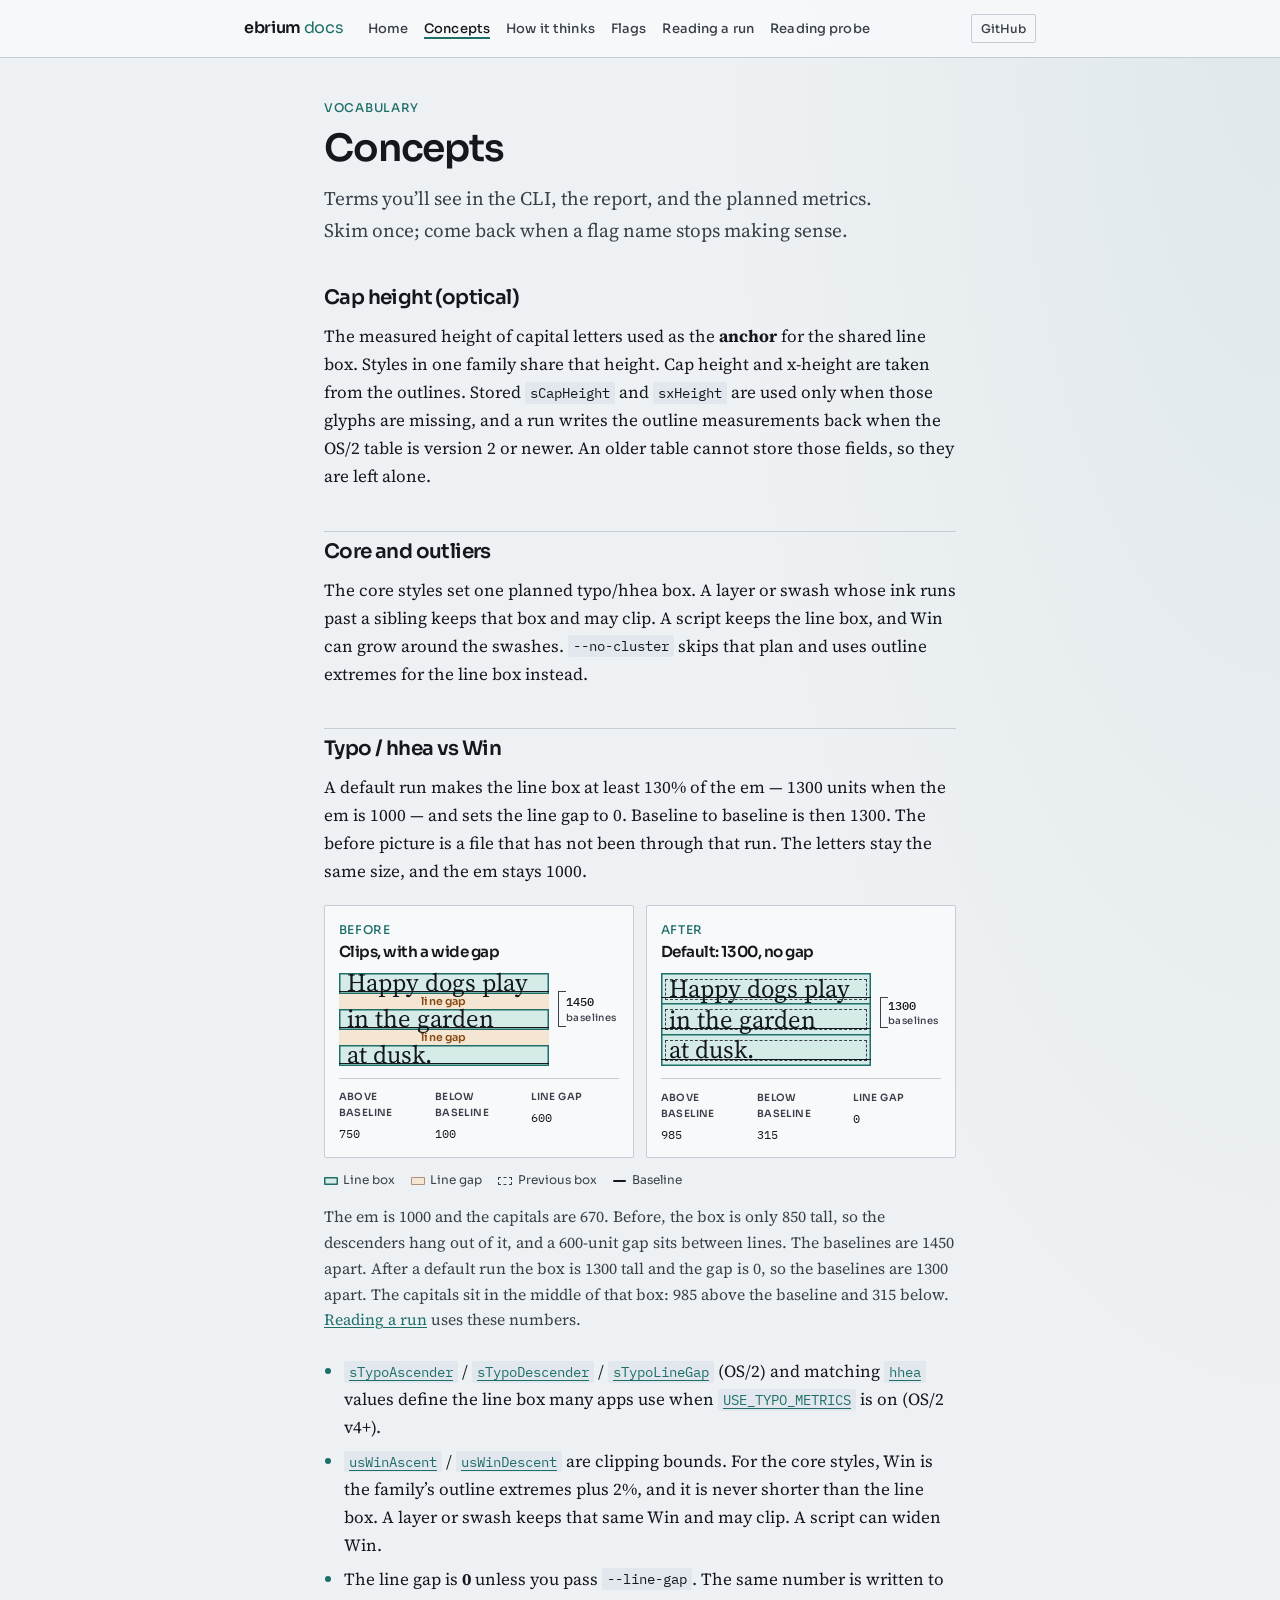
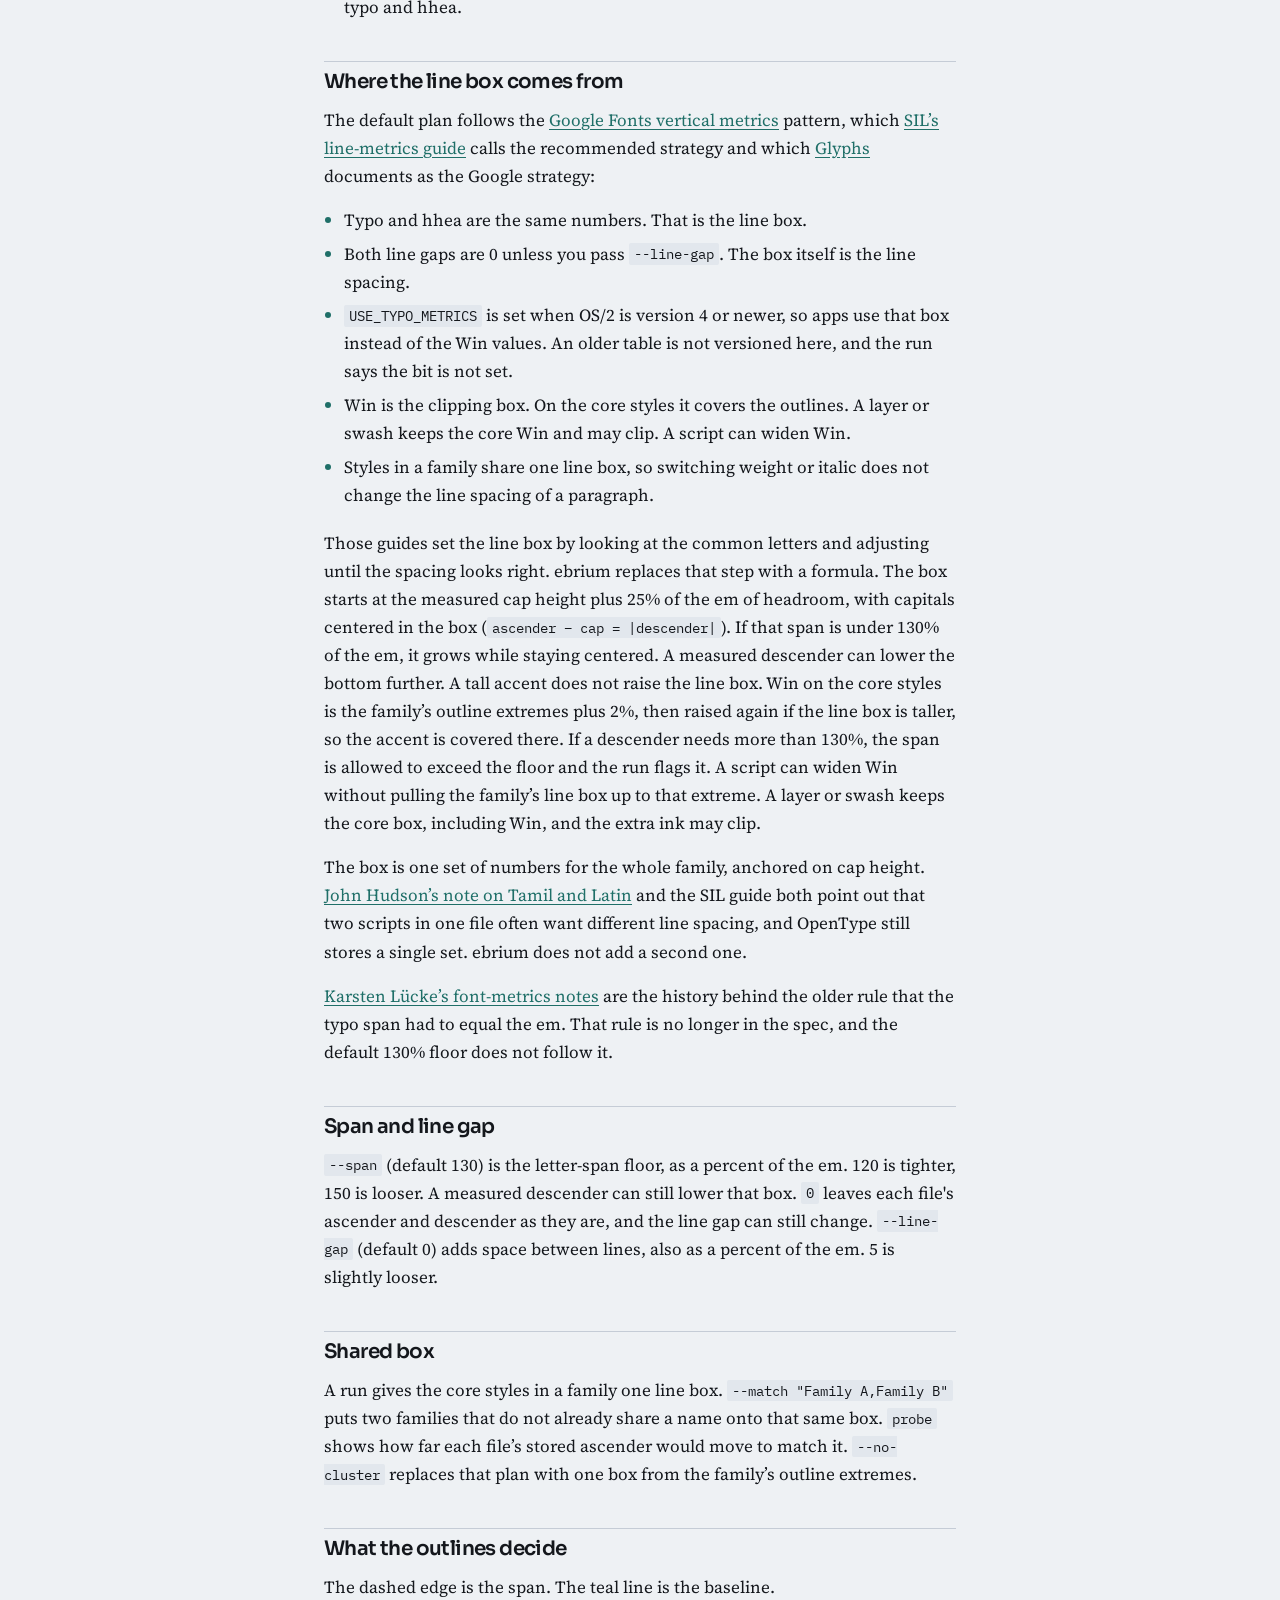
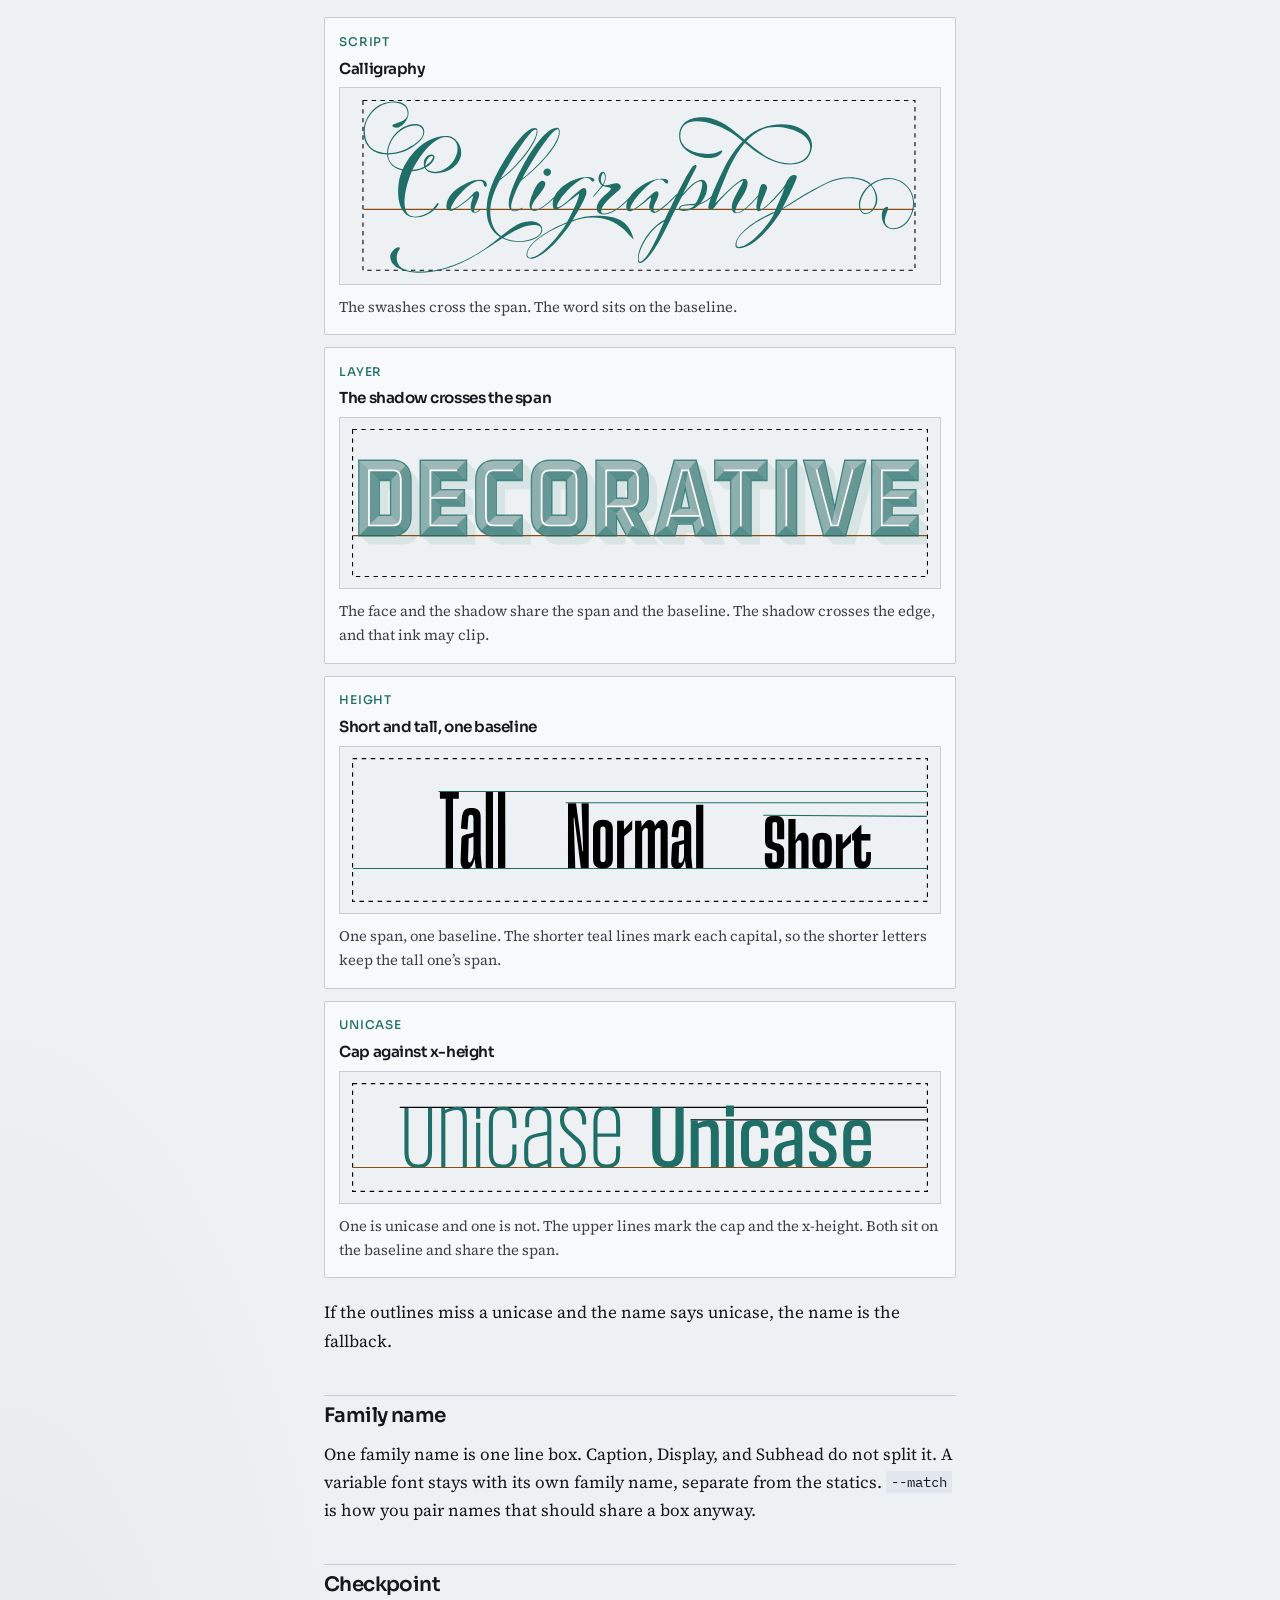
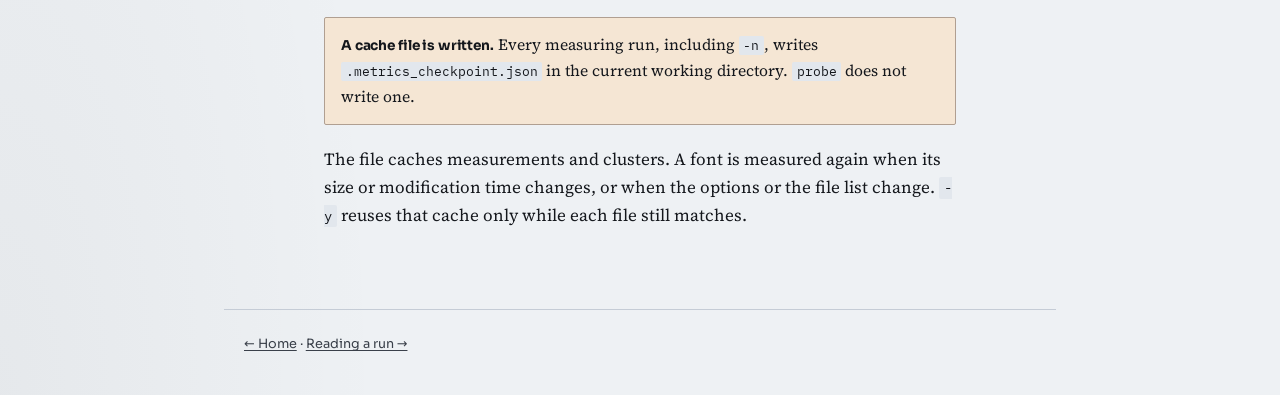
==== docs/concepts.html @ 7c67ee44 "Keep each file's span when --span is 0, and plan from outline measurements that still match the file" ====
<!DOCTYPE html>
<html lang="en">
<head>
  <meta charset="utf-8" />
  <meta name="viewport" content="width=device-width, initial-scale=1" />
  <title>Concepts · ebrium</title>
  <link rel="preconnect" href="https://fonts.googleapis.com" />
  <link rel="preconnect" href="https://fonts.gstatic.com" crossorigin />
  <link href="https://fonts.googleapis.com/css2?family=IBM+Plex+Mono:wght@400;500&family=Sora:wght@400;500;600&family=Source+Serif+4:opsz,wght@8..60,400;8..60,600&display=swap" rel="stylesheet" />
  <link rel="stylesheet" href="styles.css" />
</head>
<body>
  <header class="site-header">
    <div class="site-header-inner">
      <a class="brand" href="index.html">ebrium <span>docs</span></a>
      <nav class="nav" aria-label="Primary">
        <a href="index.html">Home</a>
        <a href="concepts.html" aria-current="page">Concepts</a>
        <a href="logic.html">How it thinks</a>
        <a href="flags.html">Flags</a>
        <a href="terminal.html">Reading a run</a>
        <a href="report.html">Reading probe</a>
      </nav>
      <a class="github-link" href="https://github.com/andrewsipe/ebrium">GitHub</a>
    </div>
  </header>

  <main>
    <p class="meta">Vocabulary</p>
    <h1>Concepts</h1>
    <p class="lede">Terms you’ll see in the CLI, the report, and the planned metrics. Skim once; come back when a flag name stops making sense.</p>

    <h2>Cap height (optical)</h2>
    <p>The measured height of capital letters used as the <strong>anchor</strong> for the shared line box. Styles in one family share that height. Cap height and x-height are taken from the outlines. Stored <code>sCapHeight</code> and <code>sxHeight</code> are used only when those glyphs are missing, and a run writes the outline measurements back when the OS/2 table is version 2 or newer. An older table cannot store those fields, so they are left alone.</p>

    <h2>Core and outliers</h2>
    <p>The core styles set one planned typo/hhea box. A layer or swash whose ink runs past a sibling keeps that box and may clip. A script keeps the line box, and Win can grow around the swashes. <code>--no-cluster</code> skips that plan and uses outline extremes for the line box instead.</p>

    <h2 id="line-box">Typo / hhea vs Win</h2>
    <p>A default run makes the line box at least 130% of the em — 1300 units when the em is 1000 — and sets the line gap to 0. Baseline to baseline is then 1300. The before picture is a file that has not been through that run. The letters stay the same size, and the em stays 1000.</p>

    <!-- Specimen: em 1000, cap 670. Before 750 / 100 / gap 600. After 985 / 315 / gap 0. Keep in sync with terminal.html. -->
    <figure class="linebox">
      <div class="linebox-panels">
        <div class="linebox-panel">
          <p class="meta">Before</p>
          <h3>Clips, with a wide gap</h3>
          <div class="stack before">
            <div class="ln"><span>Happy dogs play</span></div>
            <div class="band">line gap</div>
            <div class="ln"><span>in the garden</span></div>
            <div class="band">line gap</div>
            <div class="ln"><span>at dusk.</span></div>
            <div class="measure">1450<small>baselines</small></div>
          </div>
          <ul class="linebox-nums">
            <li><span>Above baseline</span>750</li>
            <li><span>Below baseline</span>100</li>
            <li><span>Line gap</span>600</li>
          </ul>
        </div>
        <div class="linebox-panel">
          <p class="meta">After</p>
          <h3>Default: 1300, no gap</h3>
          <div class="stack after">
            <div class="ln"><span>Happy dogs play</span></div>
            <div class="ln"><span>in the garden</span></div>
            <div class="ln"><span>at dusk.</span></div>
            <div class="measure">1300<small>baselines</small></div>
          </div>
          <ul class="linebox-nums">
            <li><span>Above baseline</span>985</li>
            <li><span>Below baseline</span>315</li>
            <li><span>Line gap</span>0</li>
          </ul>
        </div>
      </div>
      <ul class="linebox-key">
        <li><i class="swatch box" aria-hidden="true"></i>Line box</li>
        <li><i class="swatch gap" aria-hidden="true"></i>Line gap</li>
        <li><i class="swatch ghost" aria-hidden="true"></i>Previous box</li>
        <li><i class="swatch base" aria-hidden="true"></i>Baseline</li>
      </ul>
      <figcaption>
        The em is 1000 and the capitals are 670. Before, the box is only 850 tall, so the descenders hang out of it, and a 600-unit gap sits between lines. The baselines are 1450 apart. After a default run the box is 1300 tall and the gap is 0, so the baselines are 1300 apart. The capitals sit in the middle of that box: 985 above the baseline and 315 below. <a href="terminal.html">Reading a run</a> uses these numbers.
      </figcaption>
    </figure>

    <ul>
      <li><a href="https://learn.microsoft.com/en-us/typography/opentype/spec/os2#sTypoAscender"><code>sTypoAscender</code></a> / <a href="https://learn.microsoft.com/en-us/typography/opentype/spec/os2#sTypoDescender"><code>sTypoDescender</code></a> / <a href="https://learn.microsoft.com/en-us/typography/opentype/spec/os2#sTypoLineGap"><code>sTypoLineGap</code></a> (OS/2) and matching <a href="https://learn.microsoft.com/en-us/typography/opentype/spec/hhea"><code>hhea</code></a> values define the line box many apps use when <a href="https://learn.microsoft.com/en-us/typography/opentype/spec/os2#fsSelection"><code>USE_TYPO_METRICS</code></a> is on (OS/2 v4+).</li>
      <li><a href="https://learn.microsoft.com/en-us/typography/opentype/spec/os2#usWinAscent"><code>usWinAscent</code></a> / <a href="https://learn.microsoft.com/en-us/typography/opentype/spec/os2#usWinDescent"><code>usWinDescent</code></a> are clipping bounds. For the core styles, Win is the family’s outline extremes plus 2%, and it is never shorter than the line box. A layer or swash keeps that same Win and may clip. A script can widen Win.</li>
      <li>The line gap is <strong>0</strong> unless you pass <code>--line-gap</code>. The same number is written to typo and hhea.</li>
    </ul>

    <h2>Where the line box comes from</h2>
    <p>The default plan follows the <a href="https://googlefonts.github.io/gf-guide/metrics.html">Google Fonts vertical metrics</a> pattern, which <a href="https://writingsystems.info/topics/fonts/line-metrics/">SIL’s line-metrics guide</a> calls the recommended strategy and which <a href="https://glyphsapp.com/learn/vertical-metrics">Glyphs</a> documents as the Google strategy:</p>
    <ul>
      <li>Typo and hhea are the same numbers. That is the line box.</li>
      <li>Both line gaps are 0 unless you pass <code>--line-gap</code>. The box itself is the line spacing.</li>
      <li><code>USE_TYPO_METRICS</code> is set when OS/2 is version 4 or newer, so apps use that box instead of the Win values. An older table is not versioned here, and the run says the bit is not set.</li>
      <li>Win is the clipping box. On the core styles it covers the outlines. A layer or swash keeps the core Win and may clip. A script can widen Win.</li>
      <li>Styles in a family share one line box, so switching weight or italic does not change the line spacing of a paragraph.</li>
    </ul>
    <p>Those guides set the line box by looking at the common letters and adjusting until the spacing looks right. ebrium replaces that step with a formula. The box starts at the measured cap height plus 25% of the em of headroom, with capitals centered in the box (<code>ascender − cap = |descender|</code>). If that span is under 130% of the em, it grows while staying centered. A measured descender can lower the bottom further. A tall accent does not raise the line box. Win on the core styles is the family’s outline extremes plus 2%, then raised again if the line box is taller, so the accent is covered there. If a descender needs more than 130%, the span is allowed to exceed the floor and the run flags it. A script can widen Win without pulling the family’s line box up to that extreme. A layer or swash keeps the core box, including Win, and the extra ink may clip.</p>
    <p>The box is one set of numbers for the whole family, anchored on cap height. <a href="https://typedrawers.com/discussion/4554/on-vertical-metrics-in-the-context-of-a-biscript-tamil-and-latin-font">John Hudson’s note on Tamil and Latin</a> and the SIL guide both point out that two scripts in one file often want different line spacing, and OpenType still stores a single set. ebrium does not add a second one.</p>
    <p><a href="https://kltf.de/files/FontMetrics-kltf.pdf">Karsten Lücke’s font-metrics notes</a> are the history behind the older rule that the typo span had to equal the em. That rule is no longer in the spec, and the default 130% floor does not follow it.</p>

    <h2>Span and line gap</h2>
    <p><code>--span</code> (default 130) is the letter-span floor, as a percent of the em. 120 is tighter, 150 is looser. A measured descender can still lower that box. <code>0</code> leaves each file's ascender and descender as they are, and the line gap can still change. <code>--line-gap</code> (default 0) adds space between lines, also as a percent of the em. 5 is slightly looser.</p>

    <h2>Shared box</h2>
    <p>A run gives the core styles in a family one line box. <code>--match "Family A,Family B"</code> puts two families that do not already share a name onto that same box. <code>probe</code> shows how far each file’s stored ascender would move to match it. <code>--no-cluster</code> replaces that plan with one box from the family’s outline extremes.</p>

    <h2 id="assume">What the outlines decide</h2>
    <p>The dashed edge is the span. The teal line is the baseline.</p>
    <div class="modes">
      <article class="mode">
        <p class="meta">script</p>
        <h3>Calligraphy</h3>
        <div class="stage specimen-stage">
          <img src="script.svg" width="528" height="159" alt="A script word inside the span, sitting on the baseline." />
        </div>
        <p class="what">The swashes cross the span. The word sits on the baseline.</p>
      </article>
      <article class="mode">
        <p class="meta">layer</p>
        <h3>The shadow crosses the span</h3>
        <div class="stage specimen-stage">
          <img src="decorative.svg" width="522" height="134" alt="A layered word. The face sits in the span and the shadow crosses it." />
        </div>
        <p class="what">The face and the shadow share the span and the baseline. The shadow crosses the edge, and that ink may clip.</p>
      </article>
      <article class="mode">
        <p class="meta">height</p>
        <h3>Short and tall, one baseline</h3>
        <div class="stage specimen-stage">
          <img src="varied-height.svg" width="507" height="127" alt="Three capitals of different heights inside one span, on one baseline. A teal line marks each cap." />
        </div>
        <p class="what">One span, one baseline. The shorter teal lines mark each capital, so the shorter letters keep the tall one’s span.</p>
      </article>
      <article class="mode">
        <p class="meta">unicase</p>
        <h3>Cap against x-height</h3>
        <div class="stage specimen-stage">
          <img src="unicase.svg" width="507" height="96" alt="A unicase capital and a text capital inside one span. Teal lines mark the cap and the x-height." />
        </div>
        <p class="what">One is unicase and one is not. The upper lines mark the cap and the x-height. Both sit on the baseline and share the span.</p>
      </article>
    </div>
    <p>If the outlines miss a unicase and the name says unicase, the name is the fallback.</p>

    <h2>Family name</h2>
    <p>One family name is one line box. Caption, Display, and Subhead do not split it. A variable font stays with its own family name, separate from the statics. <code>--match</code> is how you pair names that should share a box anyway.</p>

    <h2>Checkpoint</h2>
    <div class="callout warn">
      <strong>A cache file is written.</strong> Every measuring run, including <code>-n</code>, writes <code>.metrics_checkpoint.json</code> in the current working directory. <code>probe</code> does not write one.
    </div>
    <p>The file caches measurements and clusters. A font is measured again when its size or modification time changes, or when the options or the file list change. <code>-y</code> reuses that cache only while each file still matches.</p>
  </main>

  <footer class="site-footer">
    <a href="index.html">← Home</a>
    · <a href="terminal.html">Reading a run →</a>
  </footer>
</body>
</html>
---- docs/styles.css ----
/* ebrium docs — foundry / measurement reference */

:root {
  --ink: #14171c;
  --ink-soft: #3a404a;
  --paper: #eef1f4;
  --paper-raised: #f7f9fb;
  --rule: #c5ccd6;
  --rule-strong: #8b95a5;
  --accent: #1f6f68;
  --accent-soft: #d4ebe8;
  --warn: #8a4b12;
  --warn-bg: #f5e6d4;
  --code-bg: #e2e7ed;
  --mono: "IBM Plex Mono", ui-monospace, monospace;
  --sans: "Sora", system-ui, sans-serif;
  --serif: "Source Serif 4", Georgia, serif;
  --max: 42rem;
  --wide: 52rem;
}

*,
*::before,
*::after {
  box-sizing: border-box;
}

html {
  scroll-behavior: smooth;
}

body {
  margin: 0;
  min-height: 100vh;
  color: var(--ink);
  background:
    radial-gradient(ellipse 80% 50% at 100% 0%, rgba(31, 111, 104, 0.07), transparent 55%),
    radial-gradient(ellipse 60% 40% at 0% 100%, rgba(20, 23, 28, 0.04), transparent 50%),
    var(--paper);
  font-family: var(--serif);
  font-size: 1.0625rem;
  line-height: 1.65;
  -webkit-font-smoothing: antialiased;
}

a {
  color: var(--accent);
  text-underline-offset: 0.15em;
}

a:hover {
  color: var(--ink);
}

/* —— chrome —— */

.site-header {
  position: sticky;
  top: 0;
  z-index: 20;
  border-bottom: 1px solid var(--rule);
  background: color-mix(in srgb, var(--paper-raised) 88%, transparent);
  backdrop-filter: blur(10px);
}

.site-header-inner {
  max-width: var(--wide);
  margin: 0 auto;
  padding: 0.85rem 1.25rem;
  display: flex;
  flex-wrap: wrap;
  align-items: baseline;
  gap: 0.75rem 1.5rem;
}

.brand {
  font-family: var(--sans);
  font-weight: 600;
  font-size: 1rem;
  letter-spacing: -0.02em;
  color: var(--ink);
  text-decoration: none;
}

.brand span {
  color: var(--accent);
  font-weight: 400;
}

.nav {
  display: flex;
  flex-wrap: wrap;
  gap: 0.35rem 1rem;
  font-family: var(--sans);
  font-size: 0.8125rem;
  font-weight: 500;
  letter-spacing: 0.01em;
}

.nav a {
  color: var(--ink-soft);
  text-decoration: none;
}

.nav a:hover,
.nav a[aria-current="page"] {
  color: var(--ink);
}

.nav a[aria-current="page"] {
  box-shadow: inset 0 -2px 0 var(--accent);
}

.github-link {
  margin-left: auto;
  font-family: var(--sans);
  font-size: 0.75rem;
  font-weight: 500;
  color: var(--ink-soft);
  text-decoration: none;
  border: 1px solid var(--rule);
  padding: 0.25rem 0.55rem;
  border-radius: 2px;
}

.github-link:hover {
  border-color: var(--ink);
  color: var(--ink);
}

main {
  max-width: var(--max);
  margin: 0 auto;
  padding: 2.5rem 1.25rem 4rem;
}

main.wide {
  max-width: var(--wide);
}

/* —— type —— */

h1,
h2,
h3 {
  font-family: var(--sans);
  font-weight: 600;
  letter-spacing: -0.03em;
  line-height: 1.2;
  color: var(--ink);
}

h1 {
  font-size: clamp(1.85rem, 4vw, 2.35rem);
  margin: 0 0 0.75rem;
}

h2 {
  font-size: 1.25rem;
  margin: 2.5rem 0 0.75rem;
  padding-top: 0.5rem;
  border-top: 1px solid var(--rule);
}

h2:first-of-type {
  border-top: none;
  padding-top: 0;
}

h3 {
  font-size: 1.05rem;
  margin: 1.75rem 0 0.5rem;
}

.lede {
  font-size: 1.2rem;
  color: var(--ink-soft);
  margin: 0 0 1.75rem;
  max-width: 36rem;
}

.meta {
  font-family: var(--sans);
  font-size: 0.75rem;
  font-weight: 500;
  letter-spacing: 0.06em;
  text-transform: uppercase;
  color: var(--accent);
  margin: 0 0 0.5rem;
}

p {
  margin: 0 0 1rem;
}

ul,
ol {
  margin: 0 0 1.25rem;
  padding-left: 1.25rem;
}

li {
  margin-bottom: 0.35rem;
}

li::marker {
  color: var(--accent);
}

/* —— components —— */

.card-grid {
  display: grid;
  gap: 0.75rem;
  margin: 1.5rem 0 2rem;
}

@media (min-width: 640px) {
  .card-grid {
    grid-template-columns: 1fr 1fr;
  }
}

.card {
  display: block;
  padding: 1.1rem 1.15rem;
  background: var(--paper-raised);
  border: 1px solid var(--rule);
  border-radius: 2px;
  text-decoration: none;
  color: inherit;
  transition: border-color 0.15s ease, transform 0.15s ease;
}

.card:hover {
  border-color: var(--accent);
  transform: translateY(-1px);
  color: inherit;
}

.card h2 {
  font-size: 1rem;
  margin: 0 0 0.35rem;
  border: none;
  padding: 0;
}

.card p {
  margin: 0;
  font-size: 0.95rem;
  color: var(--ink-soft);
}

.callout {
  margin: 1.25rem 0;
  padding: 0.9rem 1rem;
  background: var(--accent-soft);
  border: 1px solid color-mix(in srgb, var(--accent) 28%, var(--rule));
  border-radius: 2px;
  font-size: 0.98rem;
}

.callout.warn {
  background: var(--warn-bg);
  border-color: color-mix(in srgb, var(--warn) 35%, var(--rule));
}

.callout strong {
  font-family: var(--sans);
  font-size: 0.85rem;
  letter-spacing: -0.01em;
}

code,
kbd {
  font-family: var(--mono);
  font-size: 0.84em;
  background: var(--code-bg);
  padding: 0.1em 0.35em;
  border-radius: 2px;
}

pre {
  margin: 1rem 0 1.5rem;
  padding: 1rem 1.1rem;
  overflow-x: auto;
  background: var(--ink);
  color: #e8ecef;
  border-radius: 2px;
  font-family: var(--mono);
  font-size: 0.8rem;
  line-height: 1.55;
}

pre code {
  background: none;
  padding: 0;
  color: inherit;
  font-size: inherit;
}

table {
  width: 100%;
  border-collapse: collapse;
  margin: 1rem 0 1.5rem;
  font-size: 0.95rem;
}

th,
td {
  text-align: left;
  vertical-align: top;
  padding: 0.55rem 0.65rem;
  border-bottom: 1px solid var(--rule);
}

th {
  font-family: var(--sans);
  font-size: 0.72rem;
  font-weight: 600;
  letter-spacing: 0.04em;
  text-transform: uppercase;
  color: var(--ink-soft);
  border-bottom-color: var(--rule-strong);
}

td code {
  white-space: nowrap;
}

.term {
  font-family: var(--sans);
  font-weight: 600;
  font-size: 0.95rem;
  letter-spacing: -0.02em;
}

.site-footer {
  max-width: var(--wide);
  margin: 0 auto;
  padding: 1.5rem 1.25rem 2.5rem;
  border-top: 1px solid var(--rule);
  font-family: var(--sans);
  font-size: 0.8rem;
  color: var(--ink-soft);
}

.site-footer a {
  color: var(--ink-soft);
}

.steps {
  counter-reset: step;
  list-style: none;
  padding: 0;
  margin: 1.25rem 0 1.75rem;
}

.steps li {
  counter-increment: step;
  position: relative;
  padding: 0.85rem 0 0.85rem 3rem;
  border-bottom: 1px solid var(--rule);
}

.steps li::before {
  content: counter(step);
  position: absolute;
  left: 0;
  top: 0.95rem;
  width: 1.75rem;
  height: 1.75rem;
  display: flex;
  align-items: center;
  justify-content: center;
  font-family: var(--sans);
  font-size: 0.75rem;
  font-weight: 600;
  color: var(--paper-raised);
  background: var(--accent);
  border-radius: 2px;
}

.steps .term {
  display: block;
  margin-bottom: 0.2rem;
}

/* report sample */
.report-sample {
  font-family: var(--mono);
  font-size: 0.78rem;
  line-height: 1.6;
  background: var(--ink);
  color: #c8d0d8;
  padding: 1.1rem 1.2rem;
  border-radius: 2px;
  overflow-x: auto;
  margin: 1rem 0 1.5rem;
  white-space: pre;
}

.report-sample .hi {
  color: #7ec8c3;
}

.report-sample .warn-line {
  color: #e0a86a;
}

.report-sample .ok {
  color: #8fbc8f;
}

.report-sample.wrap {
  white-space: pre-wrap;
  overflow-x: visible;
}

/* —— line box specimen —— */

.linebox {
  margin: 1.25rem 0 1.5rem;
}

.linebox-panels {
  display: grid;
  gap: 0.75rem;
}

@media (min-width: 700px) {
  .linebox-panels {
    grid-template-columns: 1fr 1fr;
    align-items: start;
  }
}

.linebox-panel {
  background: var(--paper-raised);
  border: 1px solid var(--rule);
  border-radius: 2px;
  padding: 0.9rem 0.85rem 0.8rem;
  min-width: 0;
}

.linebox-panel .meta {
  margin-bottom: 0.2rem;
}

.linebox-panel h3 {
  font-size: 0.95rem;
  margin: 0 0 0.7rem;
}

/* Paragraph specimen. Lengths are rem so the baseline bracket
   does not shrink to the label's font size.
   The specimen serif's baseline sits 0.855em from the top of a line-height:1 box. */
.stack {
  --fs: 1.55rem;
  position: relative;
  font-family: var(--serif);
  font-size: var(--fs);
  font-weight: 400;
  line-height: 1;
  padding-right: 4.4rem;
  --side: calc(0.35 * var(--fs));
  --lead: calc(var(--above) + var(--below) + var(--gap) - var(--overlap));
}

.ln {
  position: relative;
  height: calc(var(--above) + var(--below));
  background: var(--accent-soft);
  box-shadow: inset 0 0 0 1.5px var(--accent);
}

.stack.before {
  /* 750 above, 100 below, gap 600. Span 850. Baselines 1450.
     Descenders (~260) hang out of the box. */
  --above: calc(0.75 * var(--fs));
  --below: calc(0.1 * var(--fs));
  --gap: calc(0.6 * var(--fs));
  --overlap: 0px;
}

.stack.after {
  /* Cap 670, centered in a 1300 box: 985 above, 315 below. Line gap 0. */
  --above: calc(0.985 * var(--fs));
  --below: calc(0.315 * var(--fs));
  --gap: 0px;
  --overlap: 1.5px;
}

.stack.after .ln + .ln {
  margin-top: -1.5px;
}

.ln span {
  position: absolute;
  z-index: 2;
  left: var(--side);
  top: calc(var(--above) - 0.855 * var(--fs));
  line-height: 1;
  white-space: nowrap;
}

.ln::after {
  content: "";
  position: absolute;
  z-index: 1;
  left: 0;
  right: 0;
  top: var(--above);
  border-top: 1.25px solid var(--ink);
}

.stack.after .ln::before {
  content: "";
  position: absolute;
  z-index: 1;
  left: 4px;
  right: 4px;
  top: calc(var(--above) - 0.75 * var(--fs));
  bottom: calc(var(--below) - 0.1 * var(--fs));
  border: 1px dashed var(--ink-soft);
  pointer-events: none;
}

.band {
  height: var(--gap);
  display: flex;
  align-items: center;
  justify-content: center;
  background: var(--warn-bg);
  color: var(--warn);
  font-family: var(--sans);
  font-size: 0.68rem;
  font-weight: 600;
  letter-spacing: 0.01em;
}

.measure {
  position: absolute;
  top: var(--above);
  right: 0.15rem;
  height: var(--lead);
  width: 3.7rem;
  border-left: 1px solid var(--ink-soft);
  display: flex;
  flex-direction: column;
  justify-content: center;
  padding-left: 0.45rem;
  font-family: var(--mono);
  font-size: 0.75rem;
  font-weight: 500;
  line-height: 1.15;
  color: var(--ink);
}

.measure small {
  display: block;
  margin-top: 0.15rem;
  font-family: var(--sans);
  font-size: 0.62rem;
  font-weight: 500;
  letter-spacing: 0.04em;
  color: var(--ink-soft);
}

.measure::before,
.measure::after {
  content: "";
  position: absolute;
  left: 0;
  width: 7px;
  border-top: 1px solid var(--ink-soft);
}

.measure::before {
  top: 0;
}

.measure::after {
  bottom: 0;
}

/* Assume-mode specimens */
.modes {
  display: grid;
  gap: 0.75rem;
  margin: 1rem 0 1.25rem;
  min-width: 0;
}

.mode {
  background: var(--paper-raised);
  border: 1px solid var(--rule);
  border-radius: 2px;
  padding: 0.85rem 0.9rem 0.95rem;
  min-width: 0;
}

.mode h3 {
  font-size: 0.95rem;
  margin: 0 0 0.6rem;
}

.mode .what {
  margin: 0.6rem 0 0;
  font-size: 0.92rem;
  color: var(--ink-soft);
}

.mode .flag {
  margin: 0.45rem 0 0;
}

.stage {
  position: relative;
  background: var(--paper);
  border: 1px solid var(--rule);
}

.specimen-stage {
  display: block;
  width: 100%;
  min-width: 0;
  height: auto;
  padding: 0.7rem 0.75rem;
}

.specimen-stage img {
  width: 100%;
  max-width: 100%;
  height: auto;
  display: block;
}

.linebox-nums {
  list-style: none;
  display: grid;
  grid-template-columns: repeat(3, 1fr);
  gap: 0.4rem 0.5rem;
  margin: 0.75rem 0 0;
  padding: 0.65rem 0 0;
  border-top: 1px solid var(--rule);
  font-family: var(--mono);
  font-size: 0.78rem;
  font-variant-numeric: tabular-nums;
}

.linebox-nums li {
  margin: 0;
}

.linebox-nums span {
  display: block;
  margin-bottom: 0.1rem;
  font-family: var(--sans);
  font-size: 0.62rem;
  font-weight: 600;
  letter-spacing: 0.04em;
  text-transform: uppercase;
  color: var(--ink-soft);
}

.linebox-key {
  display: flex;
  flex-wrap: wrap;
  gap: 0.35rem 1rem;
  list-style: none;
  margin: 0.75rem 0 0;
  padding: 0;
  font-family: var(--sans);
  font-size: 0.75rem;
  color: var(--ink-soft);
}

.linebox-key li {
  margin: 0;
}

.linebox figcaption {
  margin-top: 0.85rem;
  color: var(--ink-soft);
  font-size: 0.98rem;
}

.swatch {
  display: inline-block;
  width: 0.85rem;
  height: 0.55rem;
  margin-right: 0.35rem;
  vertical-align: -1px;
  border-radius: 1px;
}

.swatch.box {
  background: var(--accent-soft);
  box-shadow: inset 0 0 0 1.5px var(--accent);
}

.swatch.gap {
  background: var(--warn-bg);
  box-shadow: inset 0 0 0 1px color-mix(in srgb, var(--warn) 45%, var(--rule));
}

.swatch.ghost {
  background: transparent;
  border: 1px dashed var(--ink-soft);
  height: 0.5rem;
}

.swatch.base {
  background: var(--ink);
  height: 2px;
  vertical-align: 2px;
}
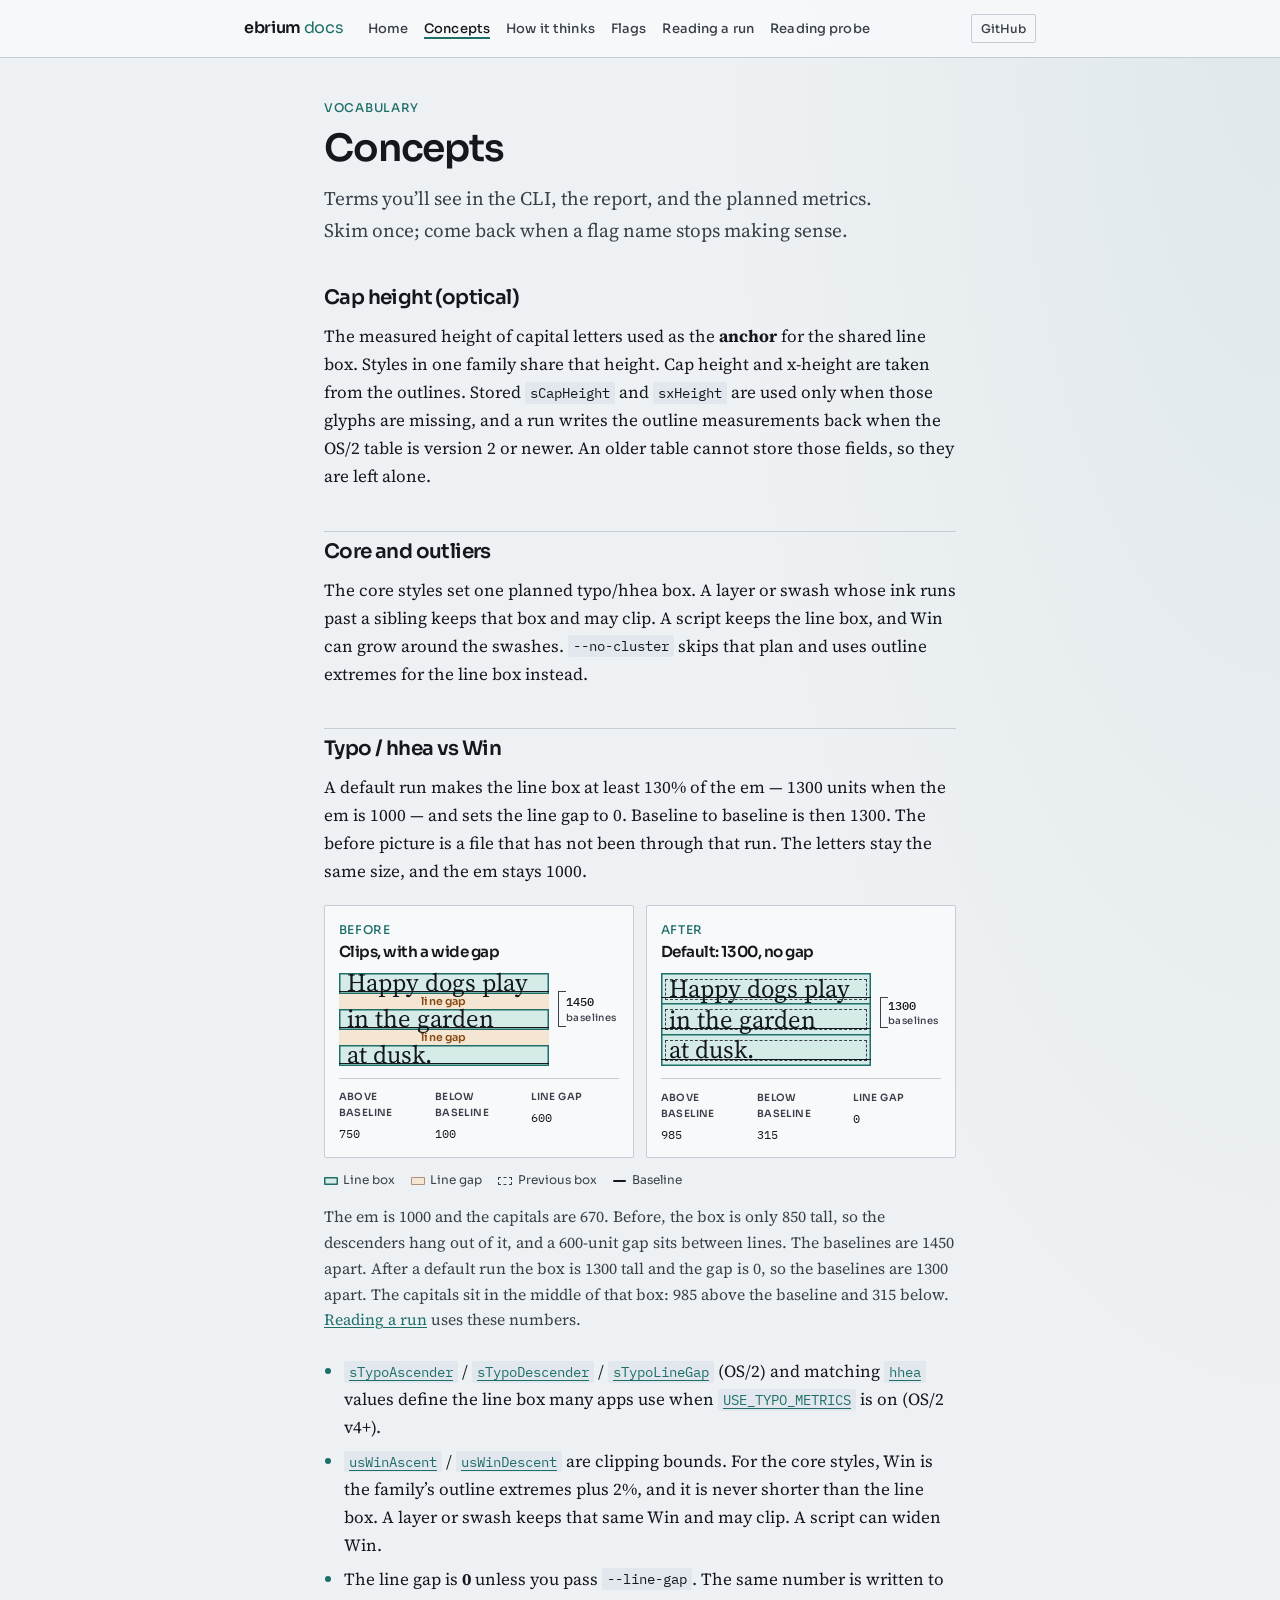
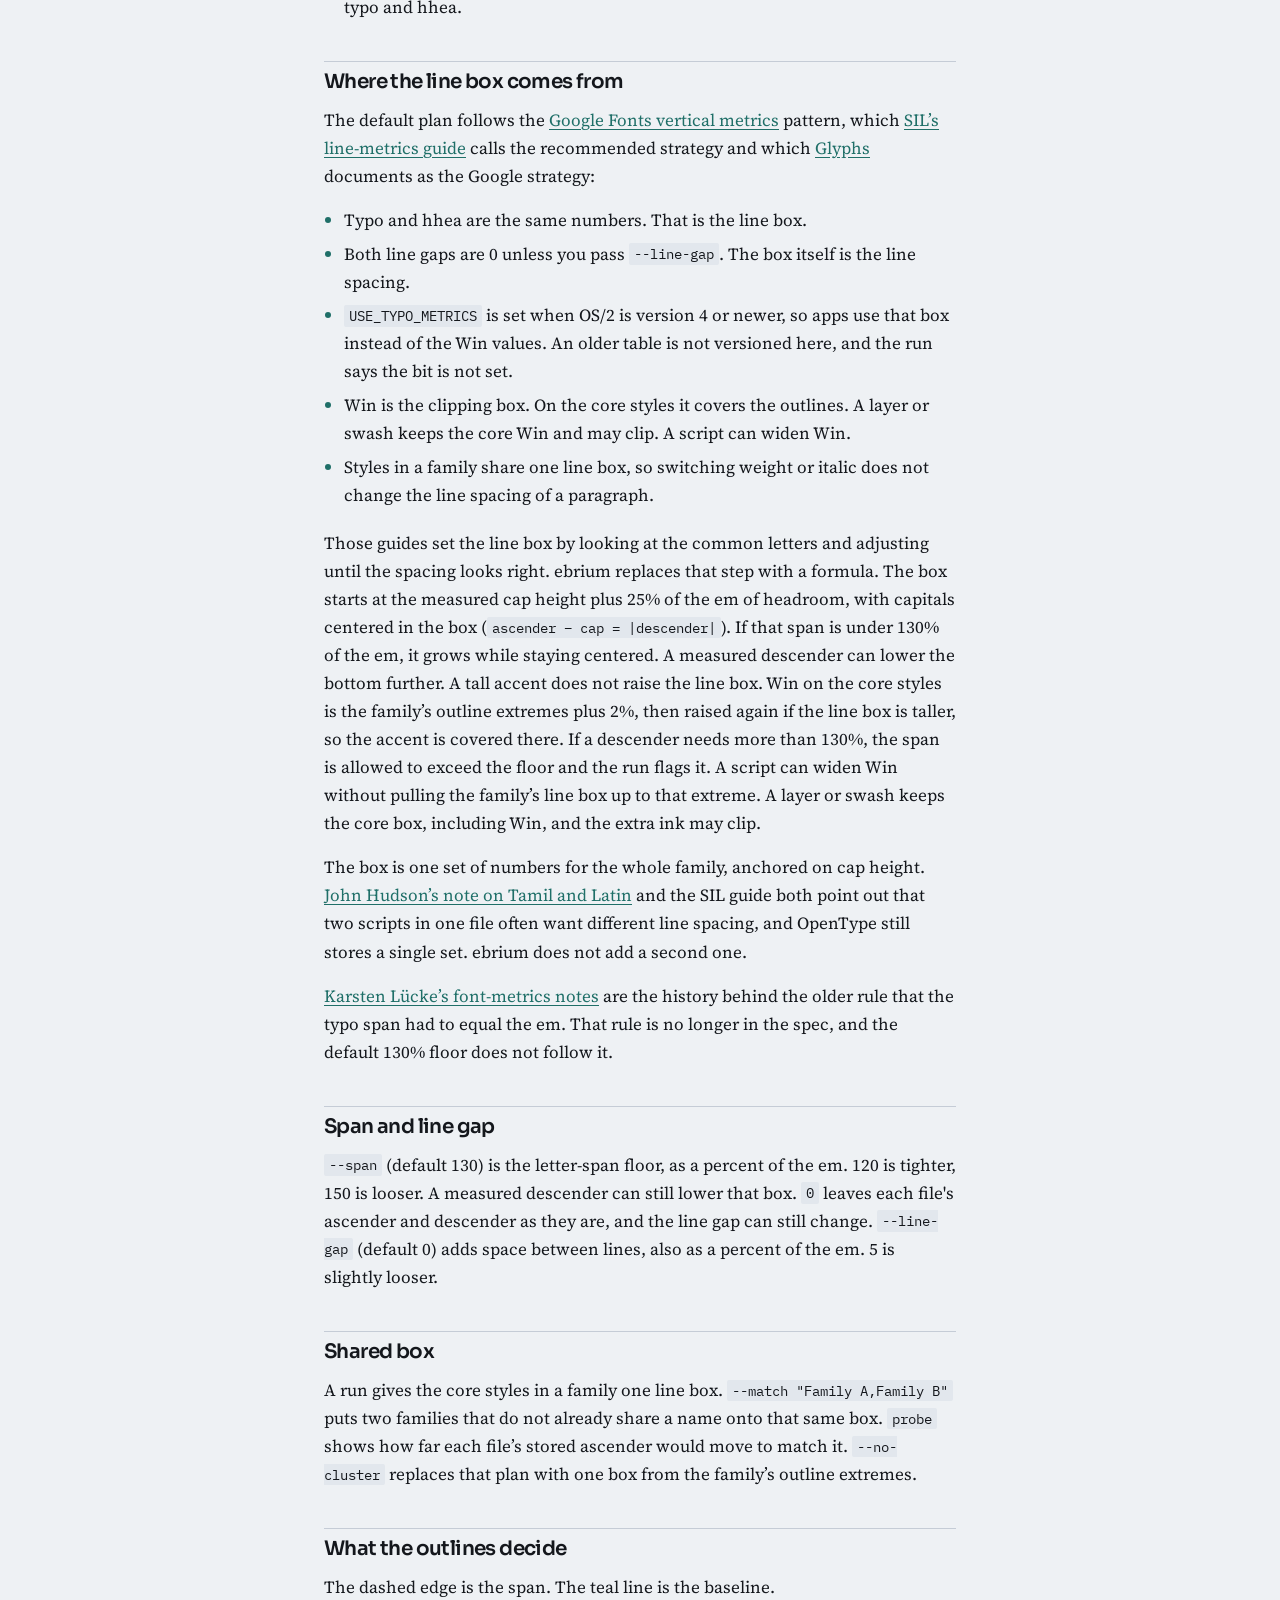
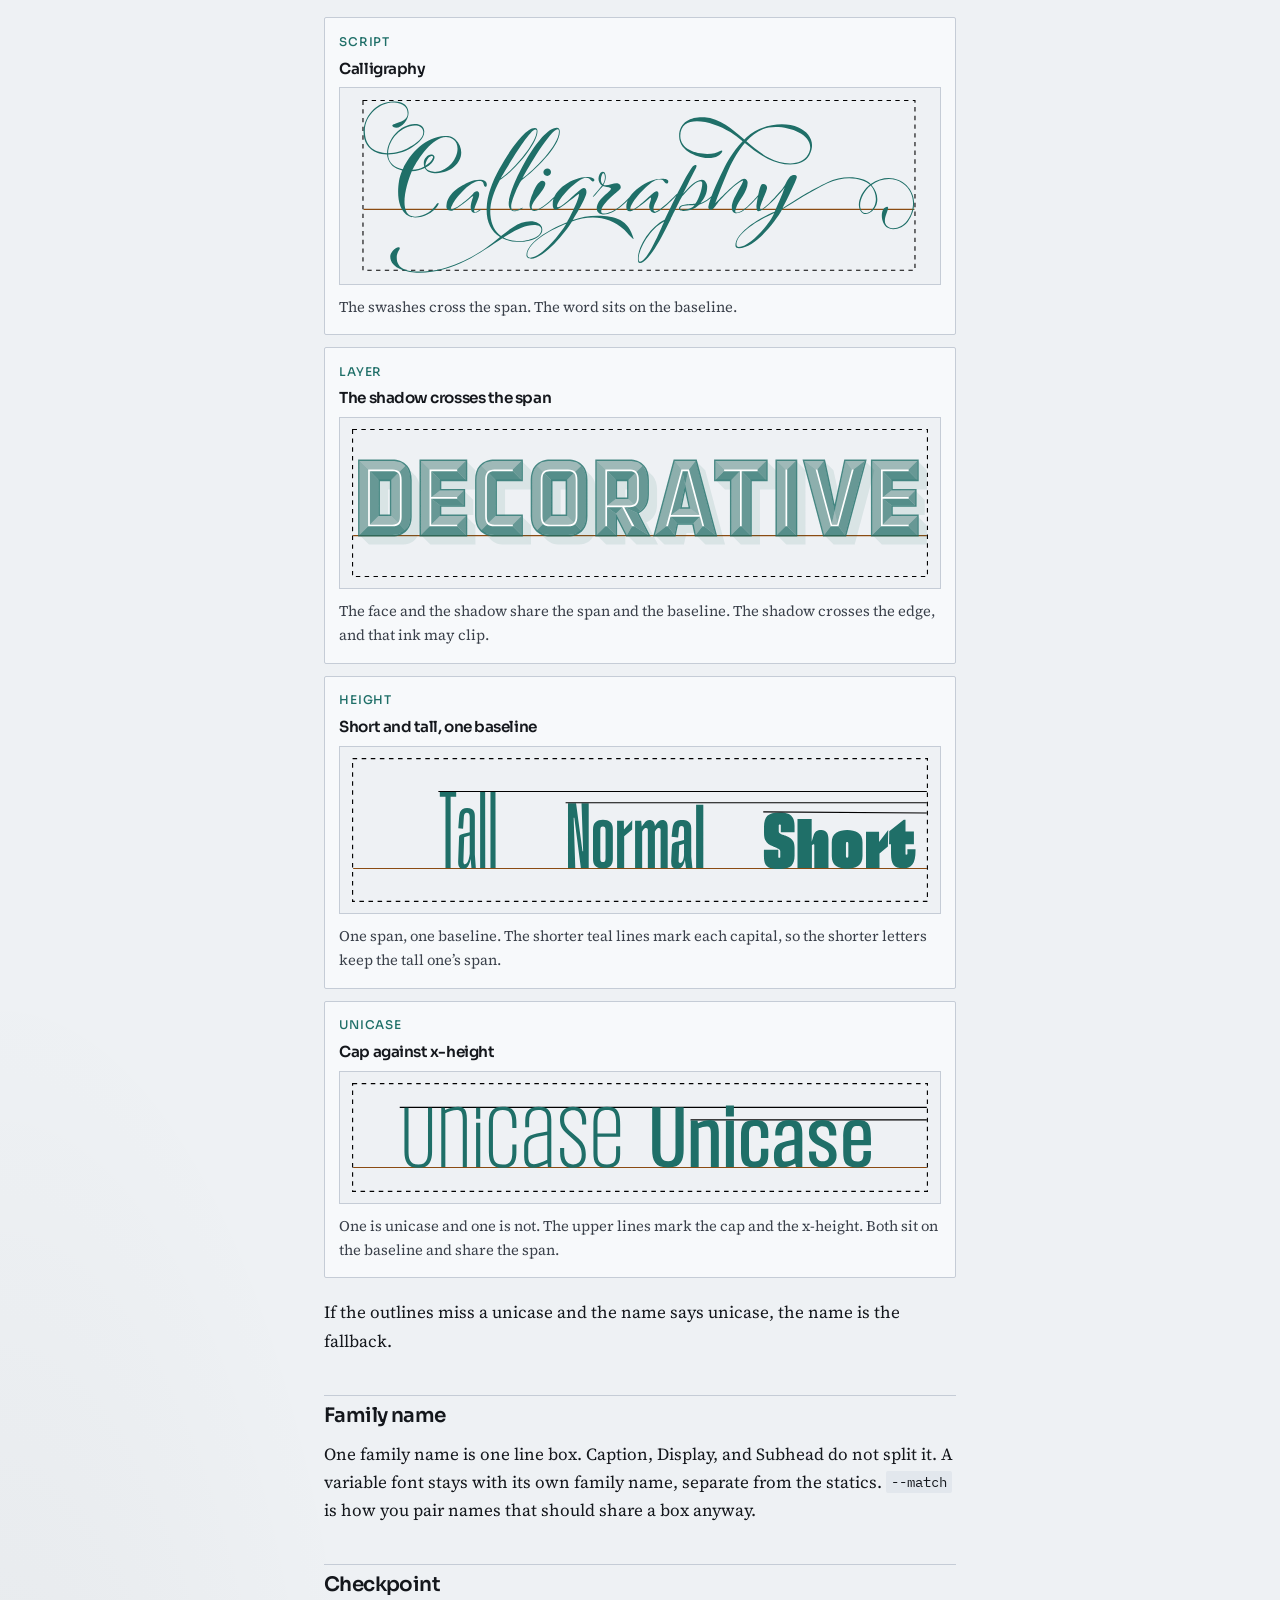
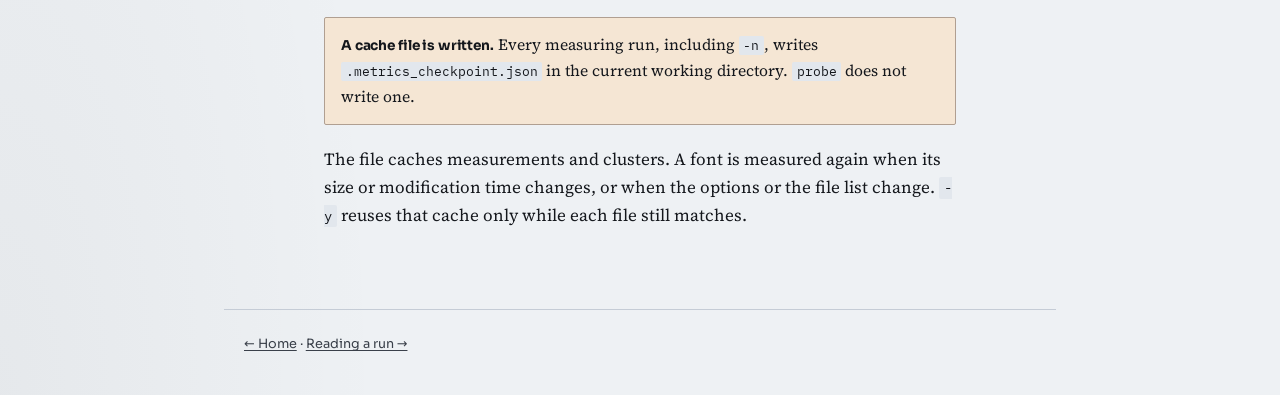
==== commit c196a27e: "Publish the updated concept drawings and bypass the day-long image cache. The page asks for script, " ====
--- a/docs/concepts.html
+++ b/docs/concepts.html
@@ -118,7 +118,7 @@
         <p class="meta">script</p>
         <h3>Calligraphy</h3>
         <div class="stage specimen-stage">
-          <img src="script.svg" width="528" height="159" alt="A script word inside the span, sitting on the baseline." />
+          <img src="script.svg?v=2" width="528" height="159" alt="A script word inside the span, sitting on the baseline." />
         </div>
         <p class="what">The swashes cross the span. The word sits on the baseline.</p>
       </article>
@@ -126,7 +126,7 @@
         <p class="meta">layer</p>
         <h3>The shadow crosses the span</h3>
         <div class="stage specimen-stage">
-          <img src="decorative.svg" width="522" height="134" alt="A layered word. The face sits in the span and the shadow crosses it." />
+          <img src="decorative.svg?v=2" width="522" height="134" alt="A layered word. The face sits in the span and the shadow crosses it." />
         </div>
         <p class="what">The face and the shadow share the span and the baseline. The shadow crosses the edge, and that ink may clip.</p>
       </article>
@@ -134,7 +134,7 @@
         <p class="meta">height</p>
         <h3>Short and tall, one baseline</h3>
         <div class="stage specimen-stage">
-          <img src="varied-height.svg" width="507" height="127" alt="Three capitals of different heights inside one span, on one baseline. A teal line marks each cap." />
+          <img src="varied-height.svg?v=2" width="507" height="127" alt="Three capitals of different heights inside one span, on one baseline. A teal line marks each cap." />
         </div>
         <p class="what">One span, one baseline. The shorter teal lines mark each capital, so the shorter letters keep the tall one’s span.</p>
       </article>
@@ -142,7 +142,7 @@
         <p class="meta">unicase</p>
         <h3>Cap against x-height</h3>
         <div class="stage specimen-stage">
-          <img src="unicase.svg" width="507" height="96" alt="A unicase capital and a text capital inside one span. Teal lines mark the cap and the x-height." />
+          <img src="unicase.svg?v=2" width="507" height="96" alt="A unicase capital and a text capital inside one span. Teal lines mark the cap and the x-height." />
         </div>
         <p class="what">One is unicase and one is not. The upper lines mark the cap and the x-height. Both sit on the baseline and share the span.</p>
       </article>
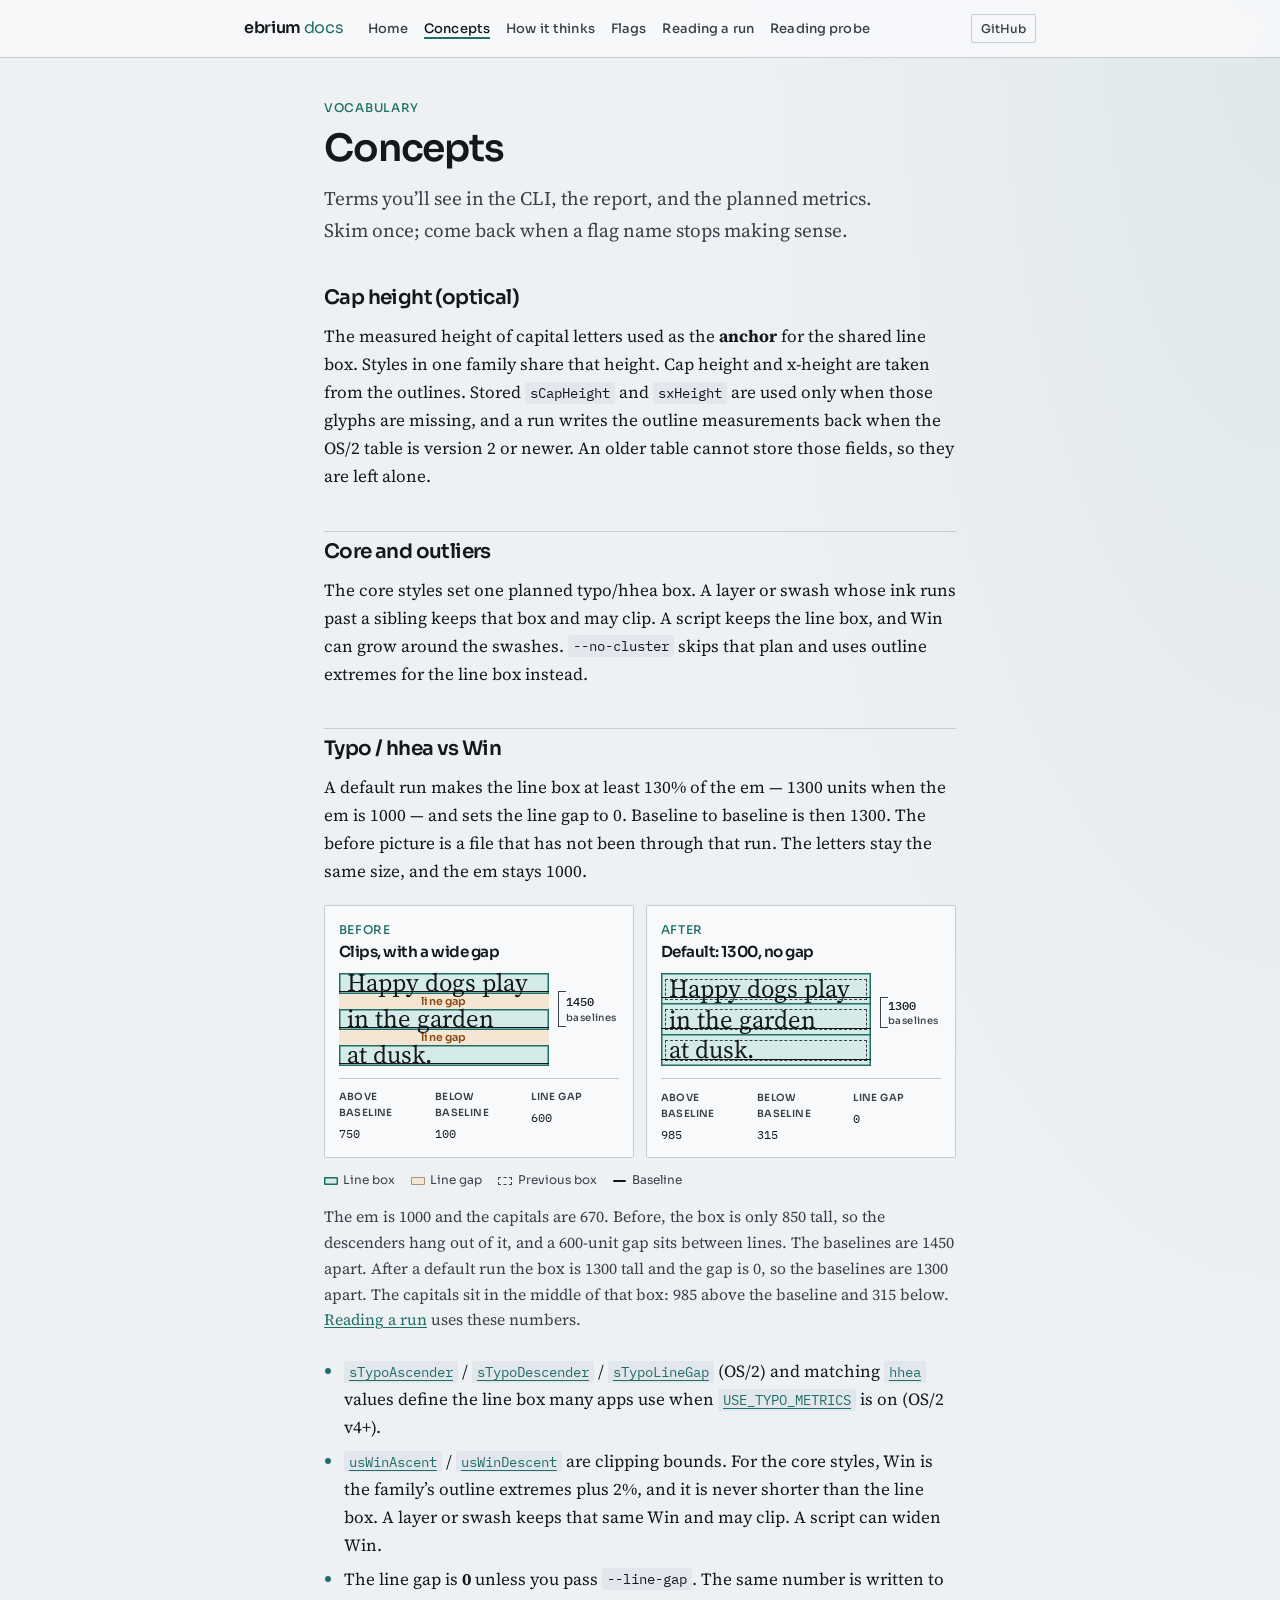
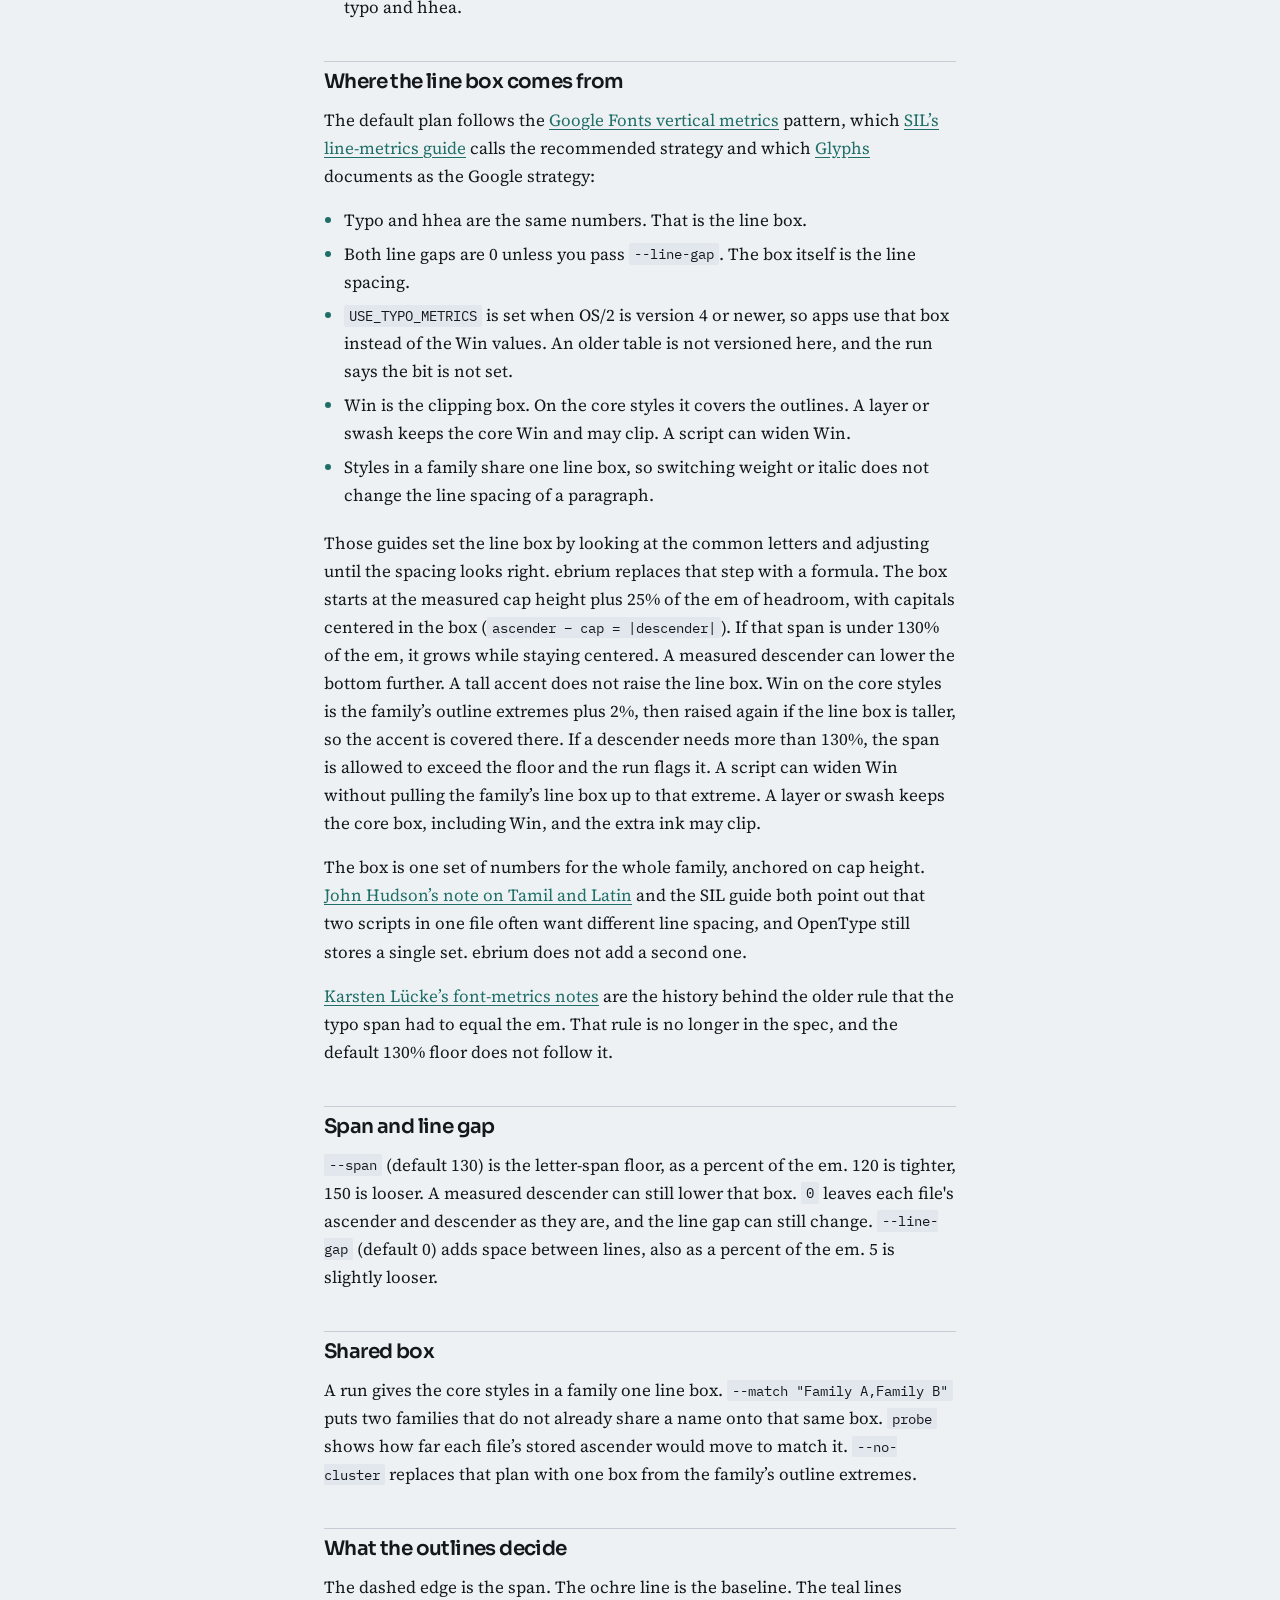
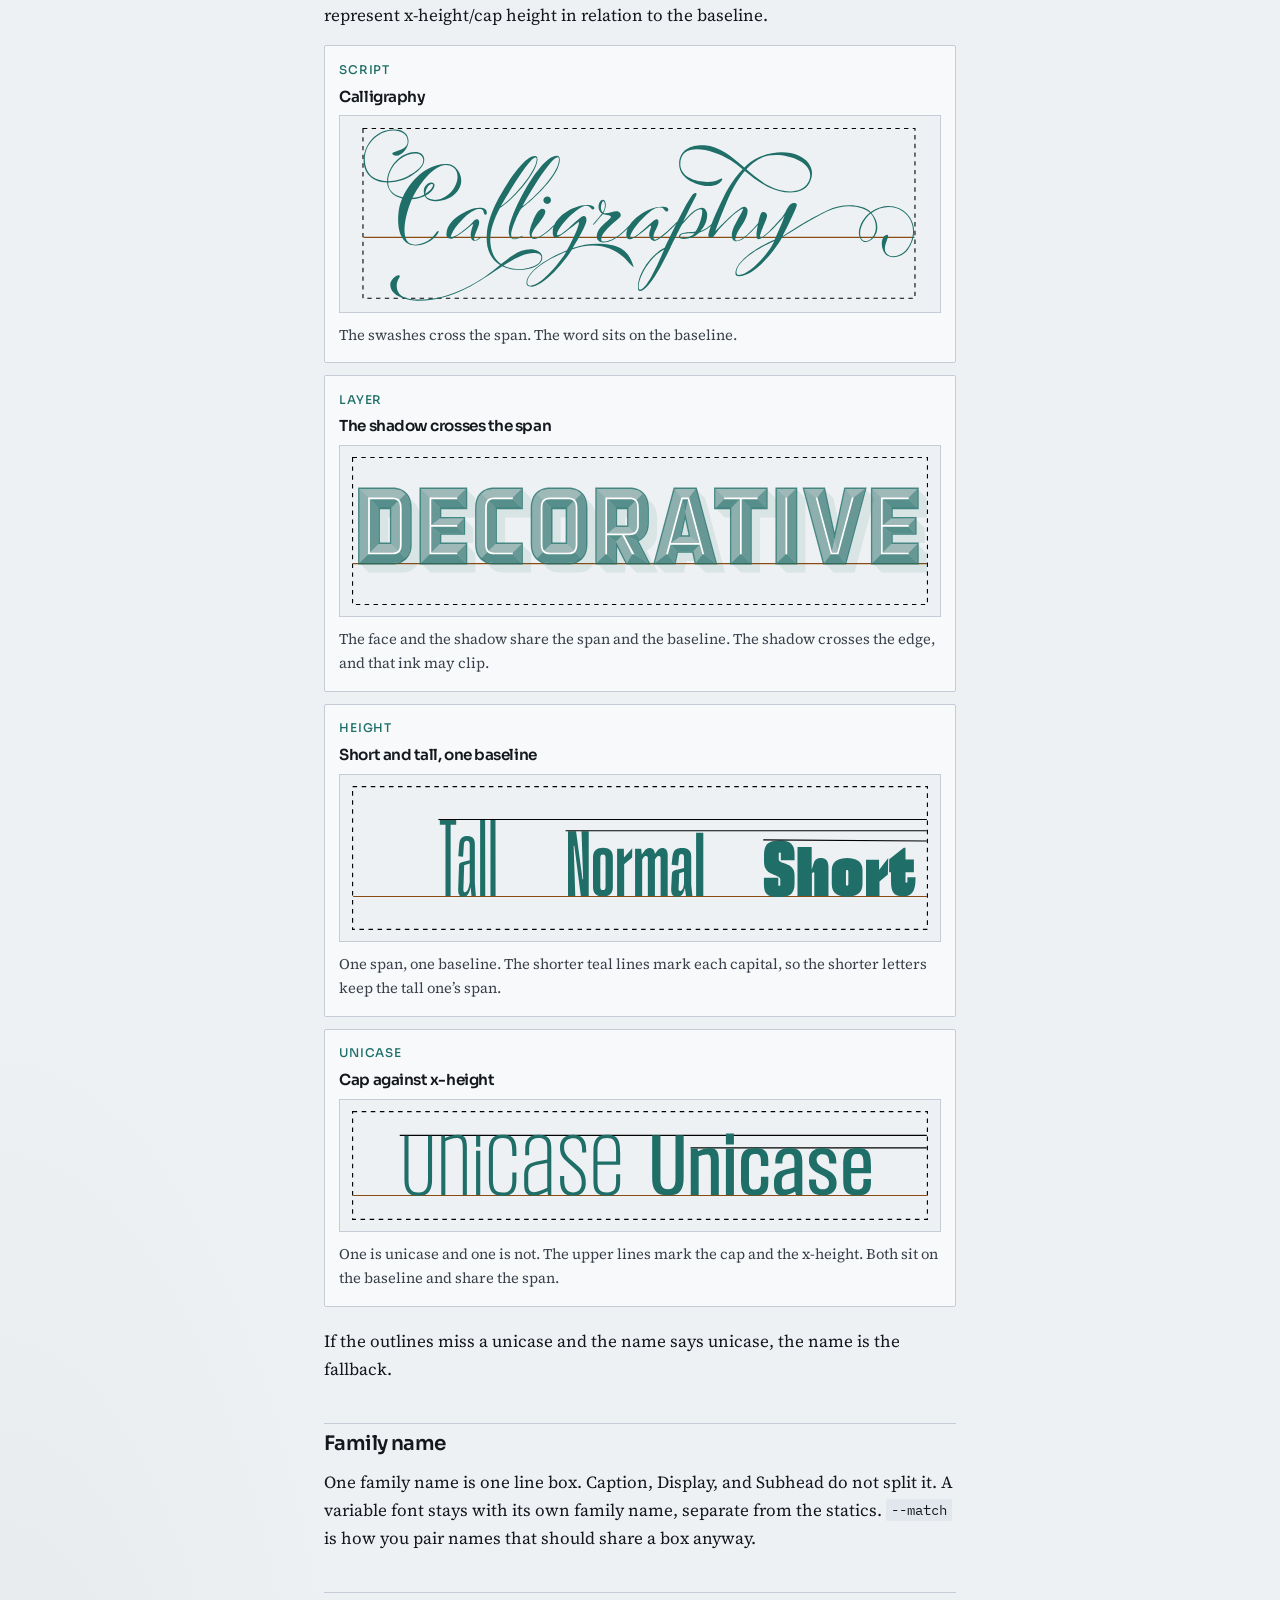
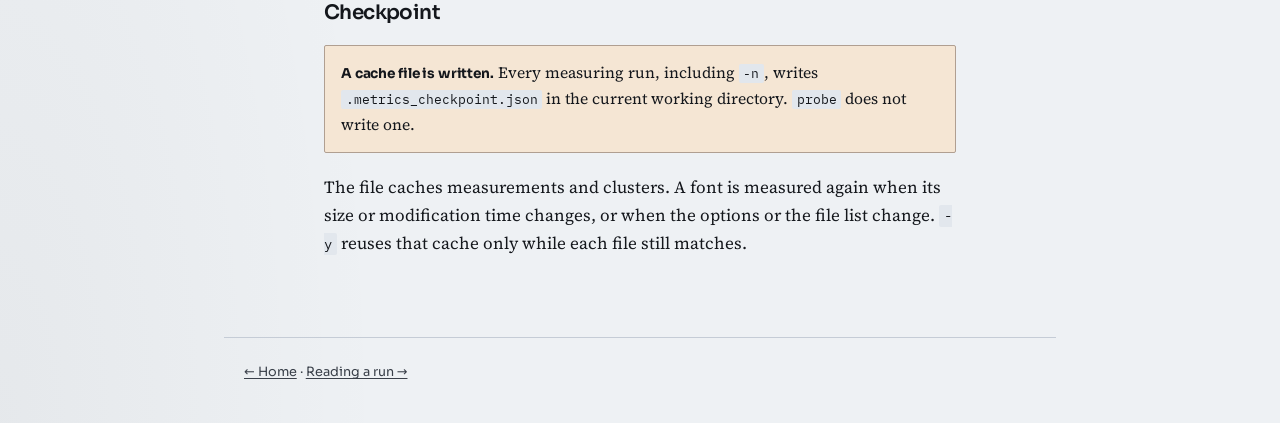
==== commit 7b152991: "Enhance explanation of baseline and height lines Updated description of baseline and added details a" ====
--- a/docs/concepts.html
+++ b/docs/concepts.html
@@ -112,7 +112,7 @@
     <p>A run gives the core styles in a family one line box. <code>--match "Family A,Family B"</code> puts two families that do not already share a name onto that same box. <code>probe</code> shows how far each file’s stored ascender would move to match it. <code>--no-cluster</code> replaces that plan with one box from the family’s outline extremes.</p>
 
     <h2 id="assume">What the outlines decide</h2>
-    <p>The dashed edge is the span. The teal line is the baseline.</p>
+    <p>The dashed edge is the span. The ochre line is the baseline. The teal lines represent x-height/cap height in relation to the baseline.</p>
     <div class="modes">
       <article class="mode">
         <p class="meta">script</p>
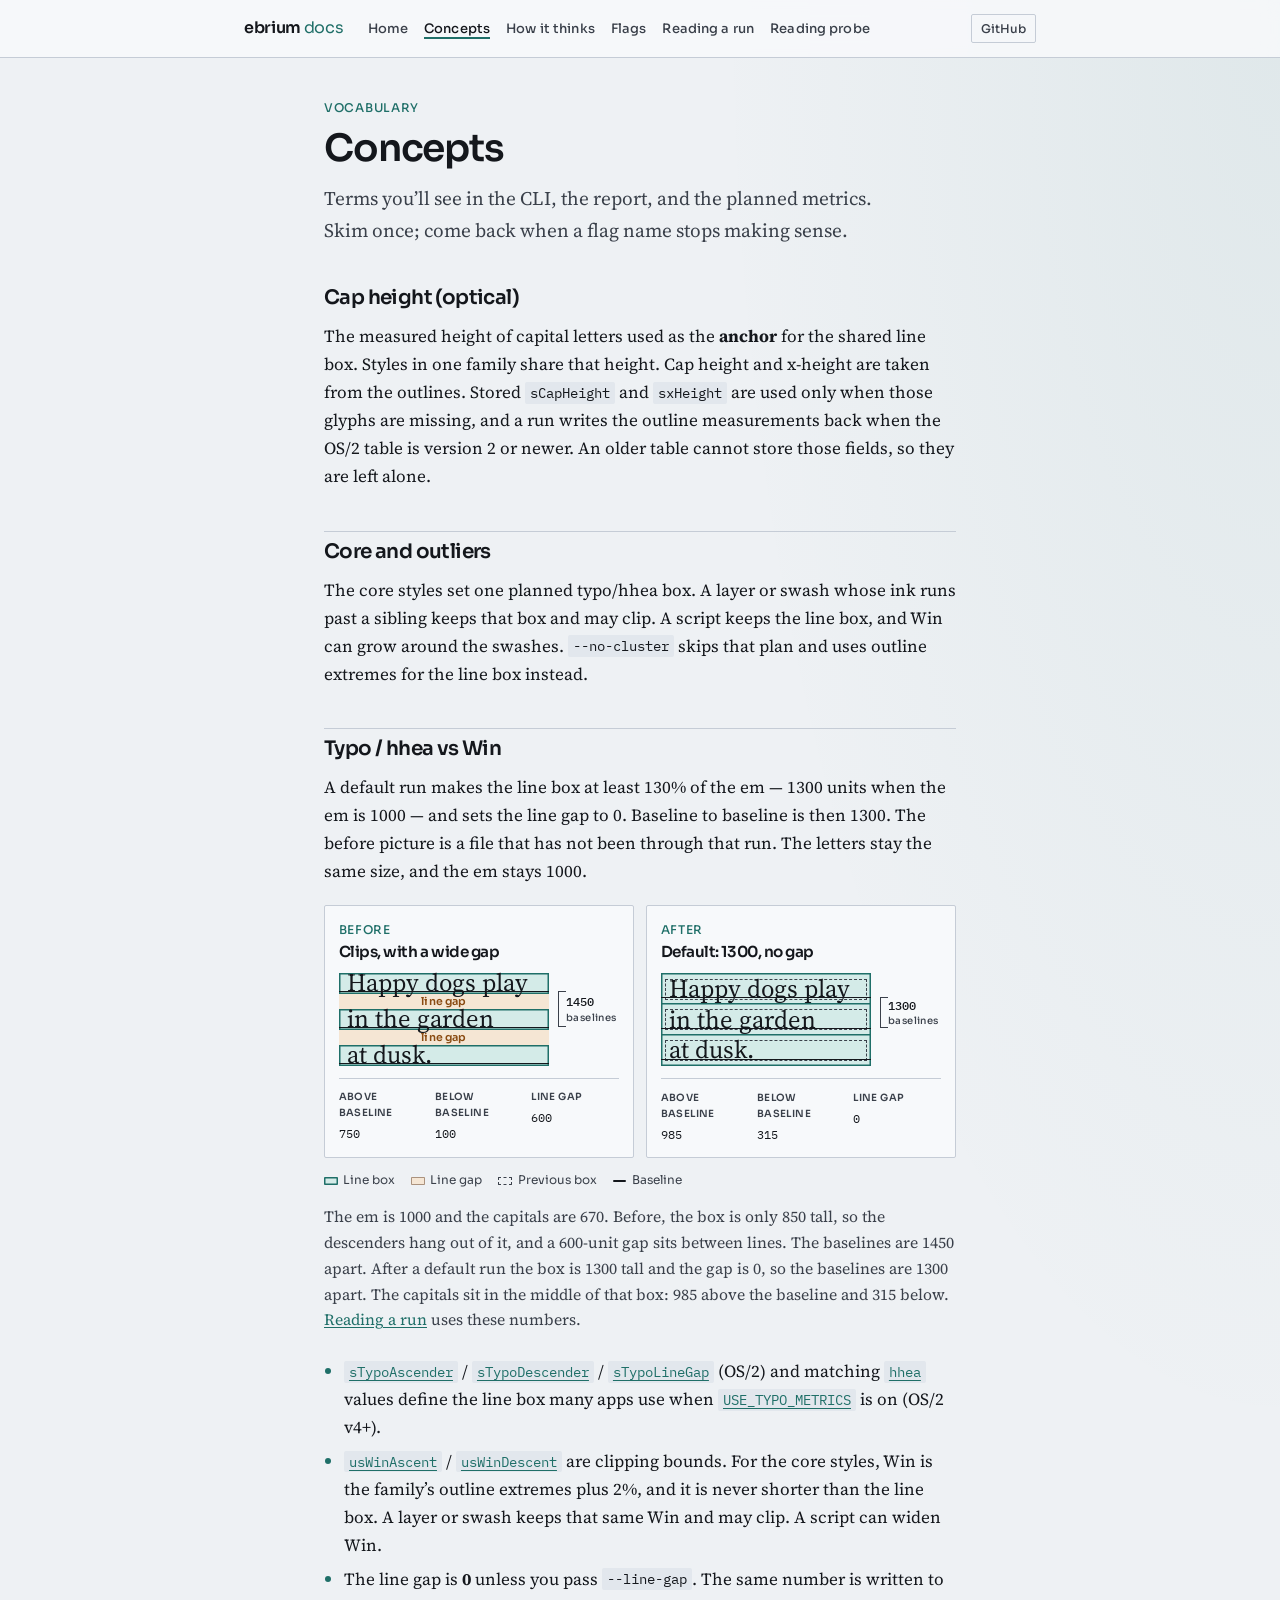
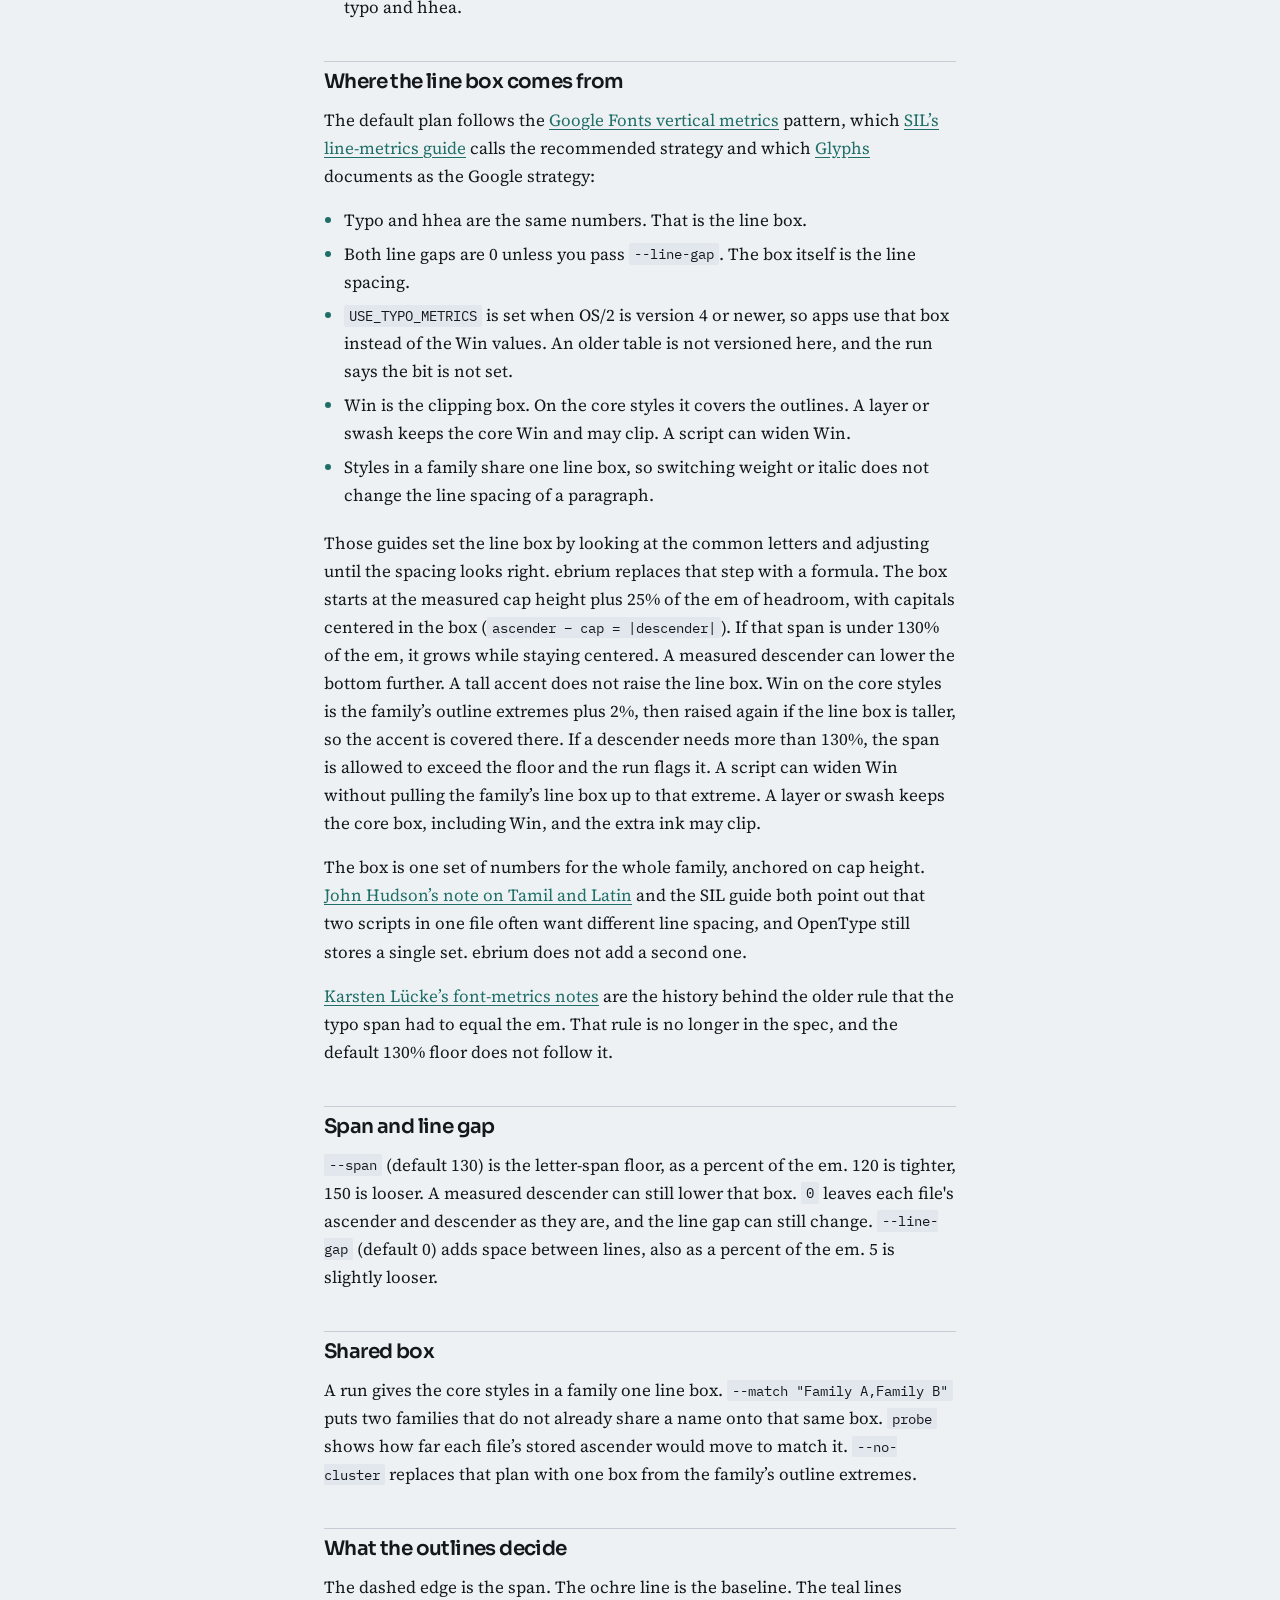
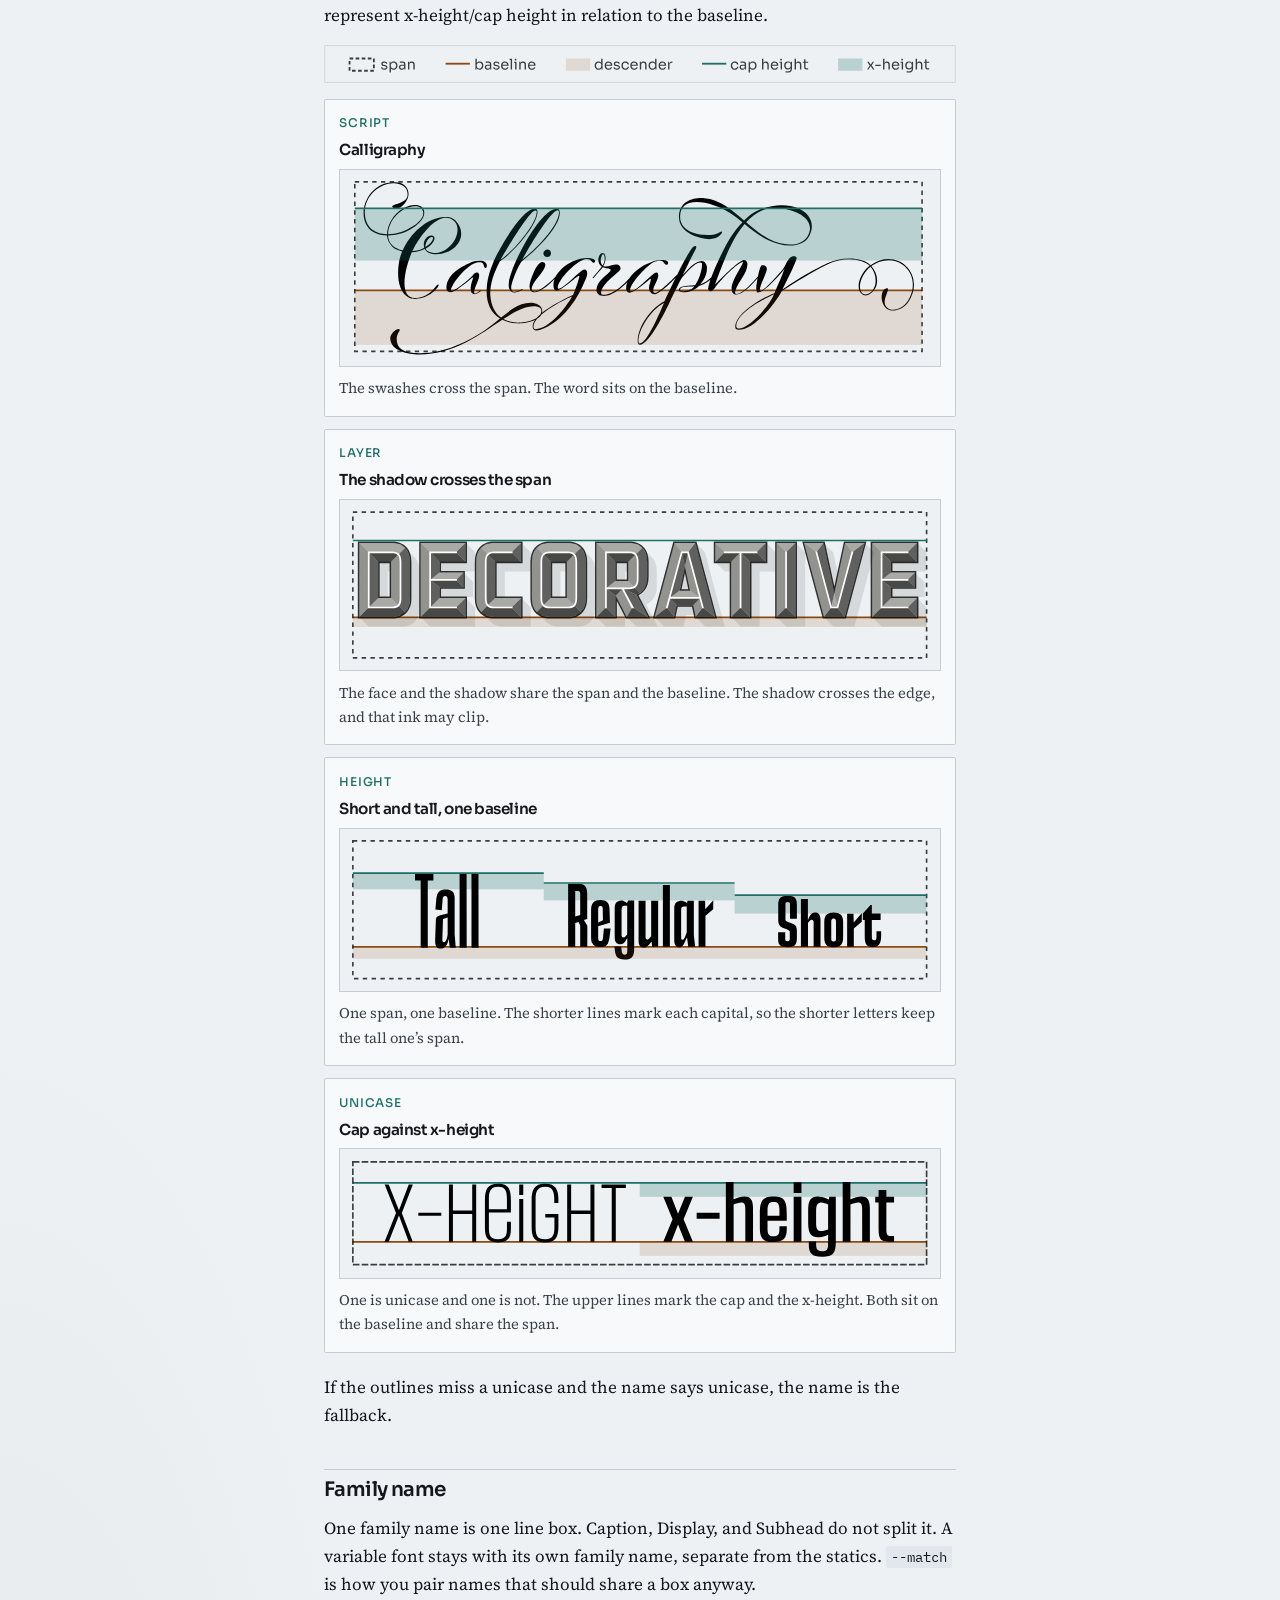
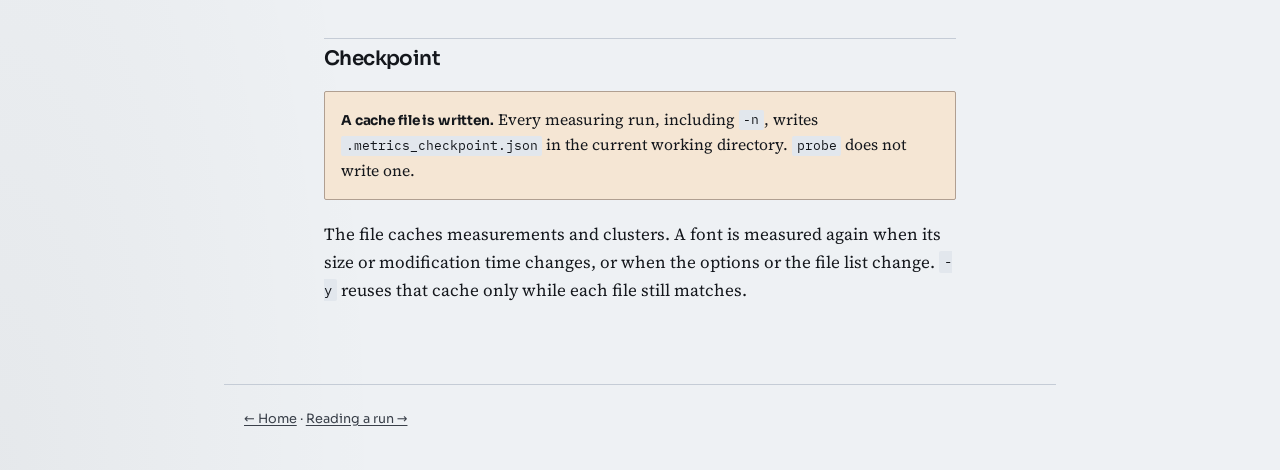
==== commit fbcd32ba: "Show the concept legend and the updated outline drawings. The page was still describing a teal basel" ====
--- a/docs/concepts.html
+++ b/docs/concepts.html
@@ -113,12 +113,15 @@
 
     <h2 id="assume">What the outlines decide</h2>
     <p>The dashed edge is the span. The ochre line is the baseline. The teal lines represent x-height/cap height in relation to the baseline.</p>
+    <figure class="concept-legend">
+      <img src="legend.svg?v=3" width="520" height="31" alt="Legend: dashed span, ochre baseline, and teal x-height and cap height." />
+    </figure>
     <div class="modes">
       <article class="mode">
         <p class="meta">script</p>
         <h3>Calligraphy</h3>
         <div class="stage specimen-stage">
-          <img src="script.svg?v=2" width="528" height="159" alt="A script word inside the span, sitting on the baseline." />
+          <img src="script.svg?v=3" width="528" height="159" alt="A script word inside the span, sitting on the baseline." />
         </div>
         <p class="what">The swashes cross the span. The word sits on the baseline.</p>
       </article>
@@ -126,7 +129,7 @@
         <p class="meta">layer</p>
         <h3>The shadow crosses the span</h3>
         <div class="stage specimen-stage">
-          <img src="decorative.svg?v=2" width="522" height="134" alt="A layered word. The face sits in the span and the shadow crosses it." />
+          <img src="decorative.svg?v=3" width="522" height="134" alt="A layered word. The face sits in the span and the shadow crosses it." />
         </div>
         <p class="what">The face and the shadow share the span and the baseline. The shadow crosses the edge, and that ink may clip.</p>
       </article>
@@ -134,15 +137,15 @@
         <p class="meta">height</p>
         <h3>Short and tall, one baseline</h3>
         <div class="stage specimen-stage">
-          <img src="varied-height.svg?v=2" width="507" height="127" alt="Three capitals of different heights inside one span, on one baseline. A teal line marks each cap." />
+          <img src="varied-height.svg?v=3" width="522" height="127" alt="Three capitals of different heights inside one span, on one baseline. A line marks each cap." />
         </div>
-        <p class="what">One span, one baseline. The shorter teal lines mark each capital, so the shorter letters keep the tall one’s span.</p>
+        <p class="what">One span, one baseline. The shorter lines mark each capital, so the shorter letters keep the tall one’s span.</p>
       </article>
       <article class="mode">
         <p class="meta">unicase</p>
         <h3>Cap against x-height</h3>
         <div class="stage specimen-stage">
-          <img src="unicase.svg?v=2" width="507" height="96" alt="A unicase capital and a text capital inside one span. Teal lines mark the cap and the x-height." />
+          <img src="unicase.svg?v=3" width="522" height="96" alt="A unicase word and a text word inside one span, on one baseline." />
         </div>
         <p class="what">One is unicase and one is not. The upper lines mark the cap and the x-height. Both sit on the baseline and share the span.</p>
       </article>
--- a/docs/styles.css
+++ b/docs/styles.css
@@ -636,6 +636,17 @@
   display: block;
 }
 
+.concept-legend {
+  margin: 0.25rem 0 0.15rem;
+}
+
+.concept-legend img {
+  width: 100%;
+  max-width: 100%;
+  height: auto;
+  display: block;
+}
+
 .linebox-nums {
   list-style: none;
   display: grid;
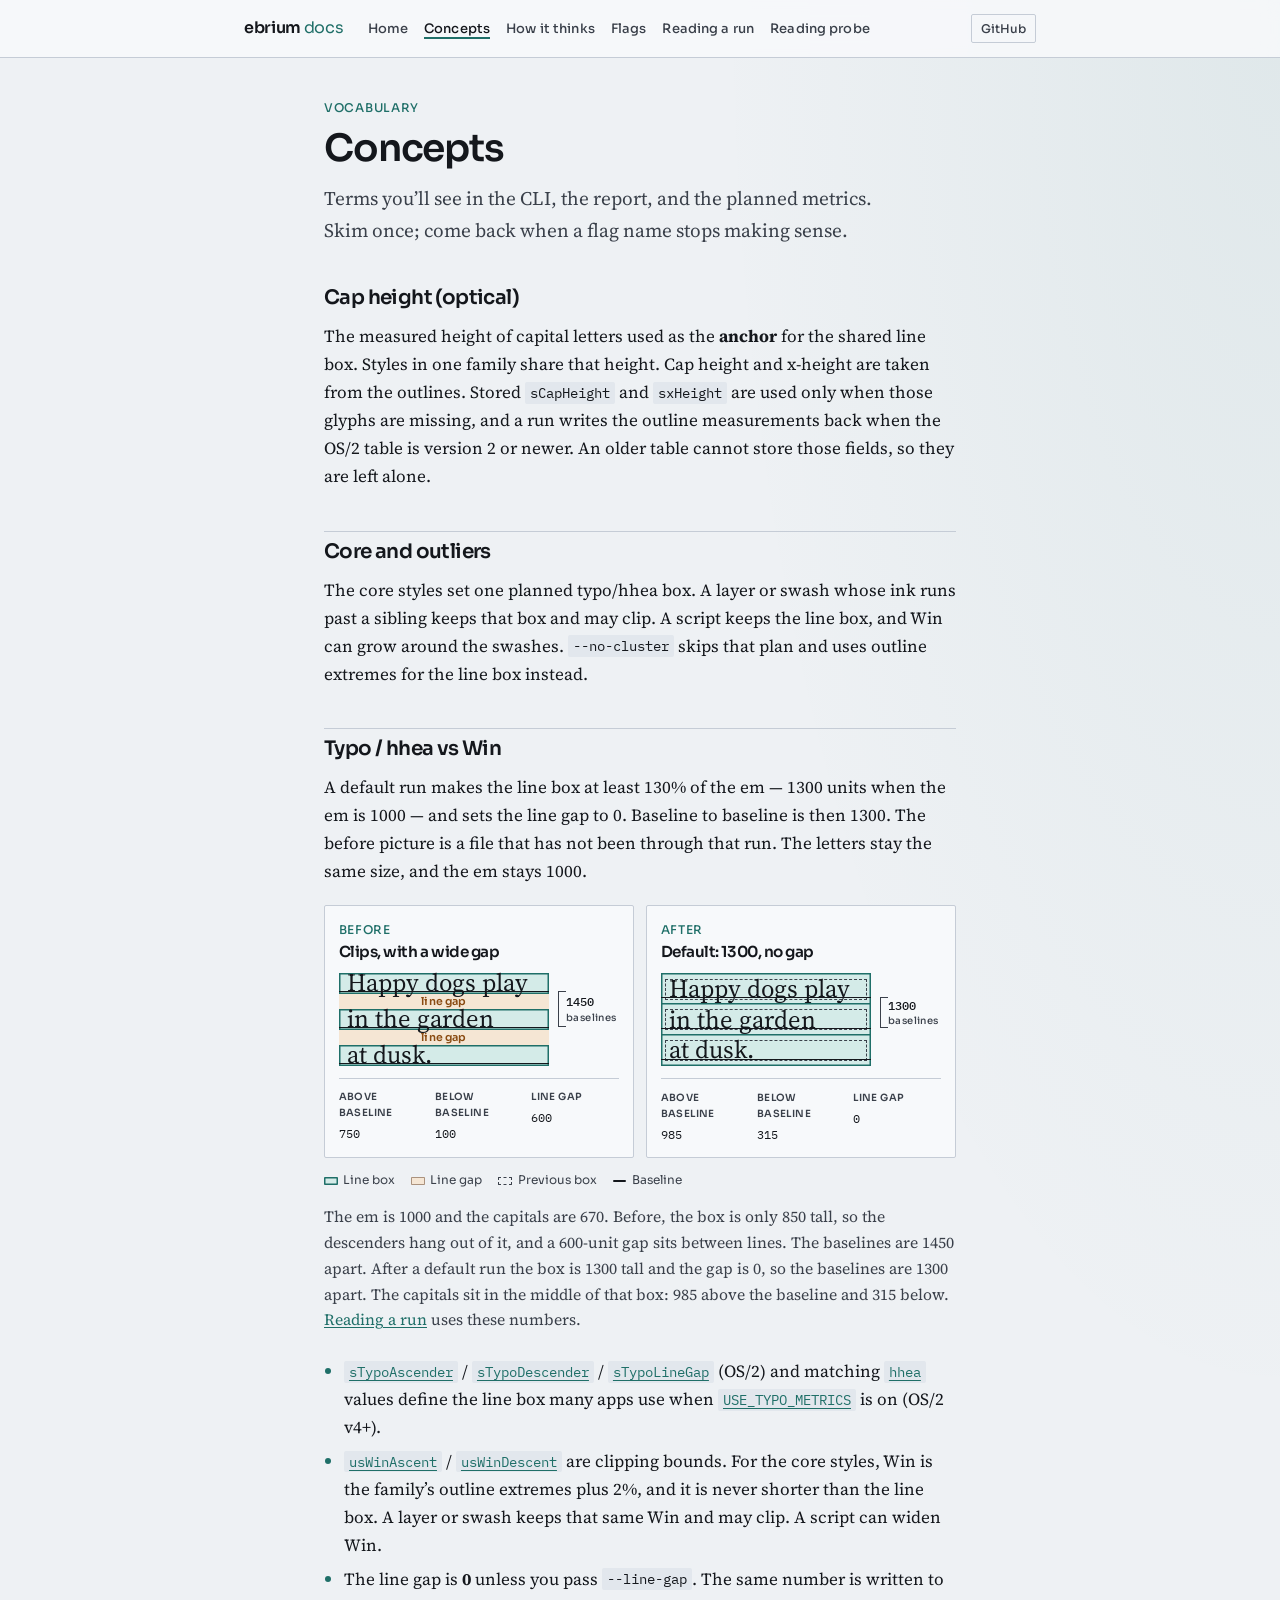
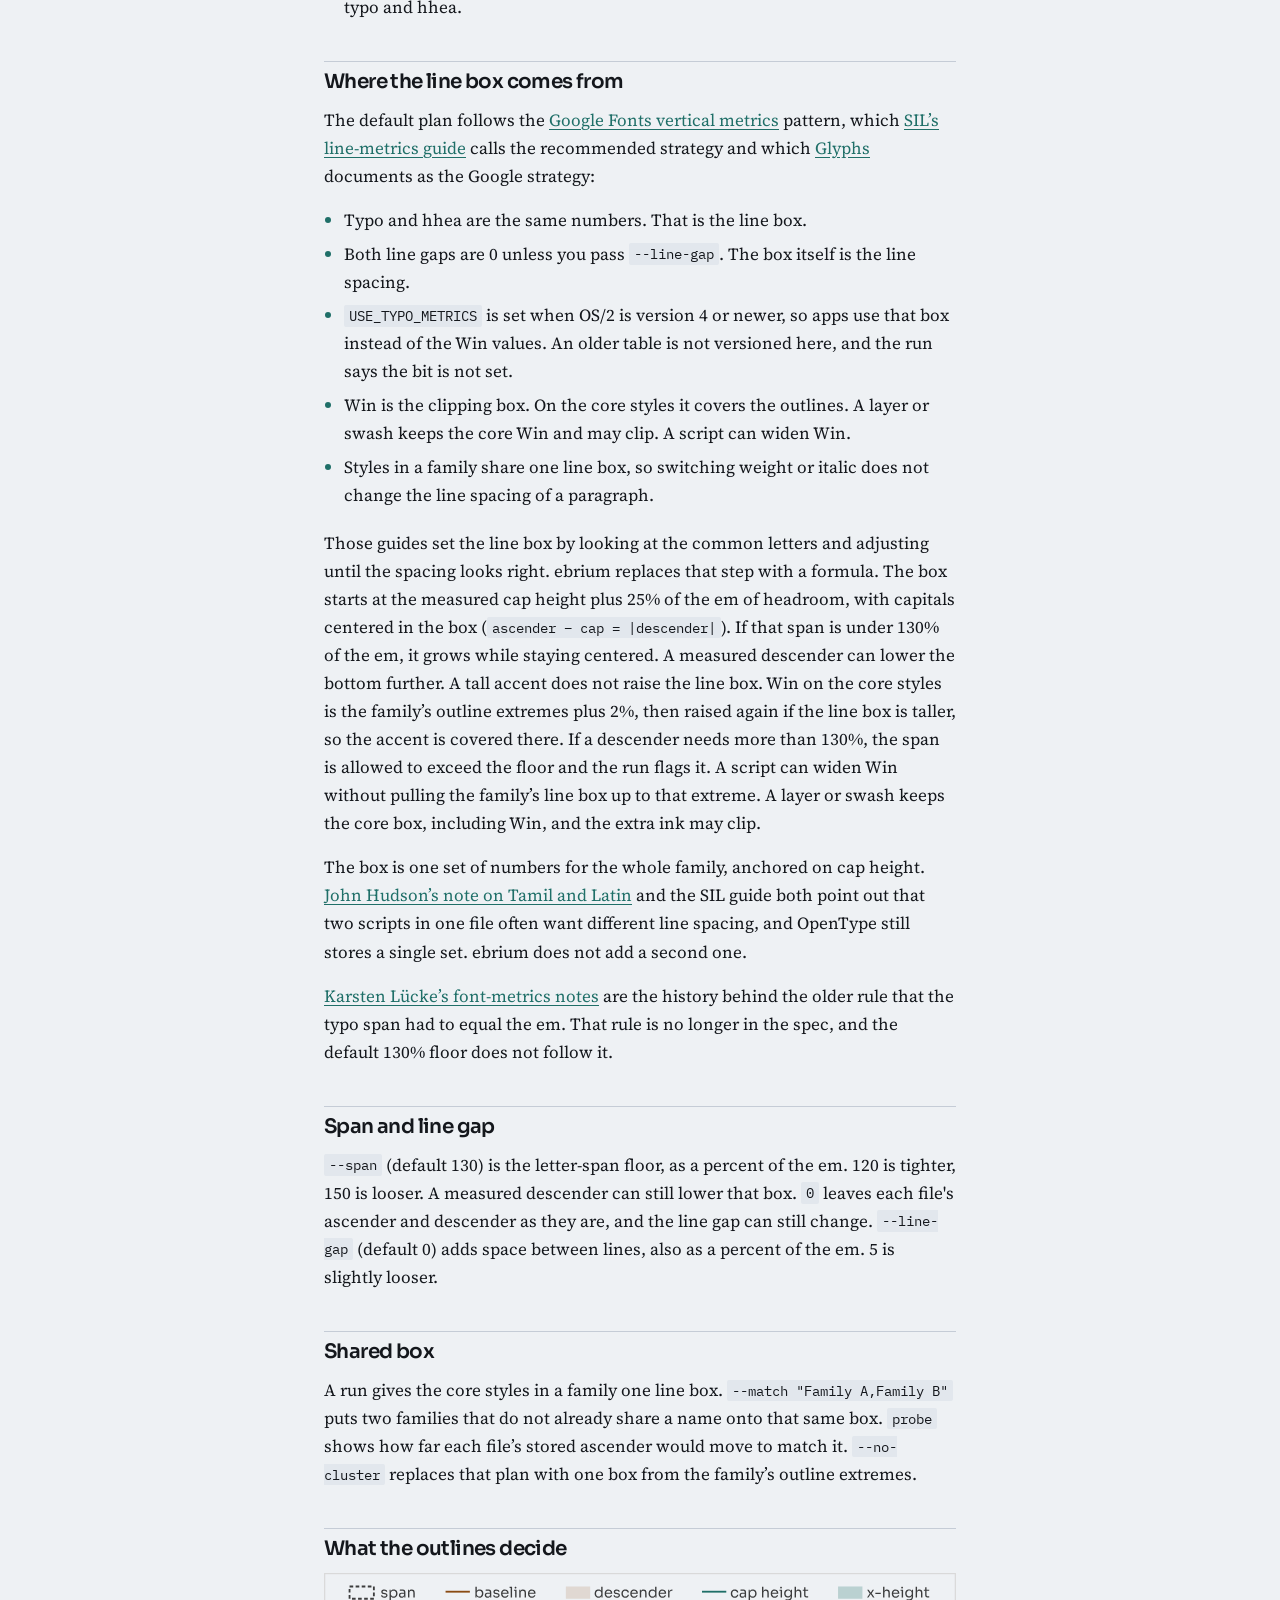
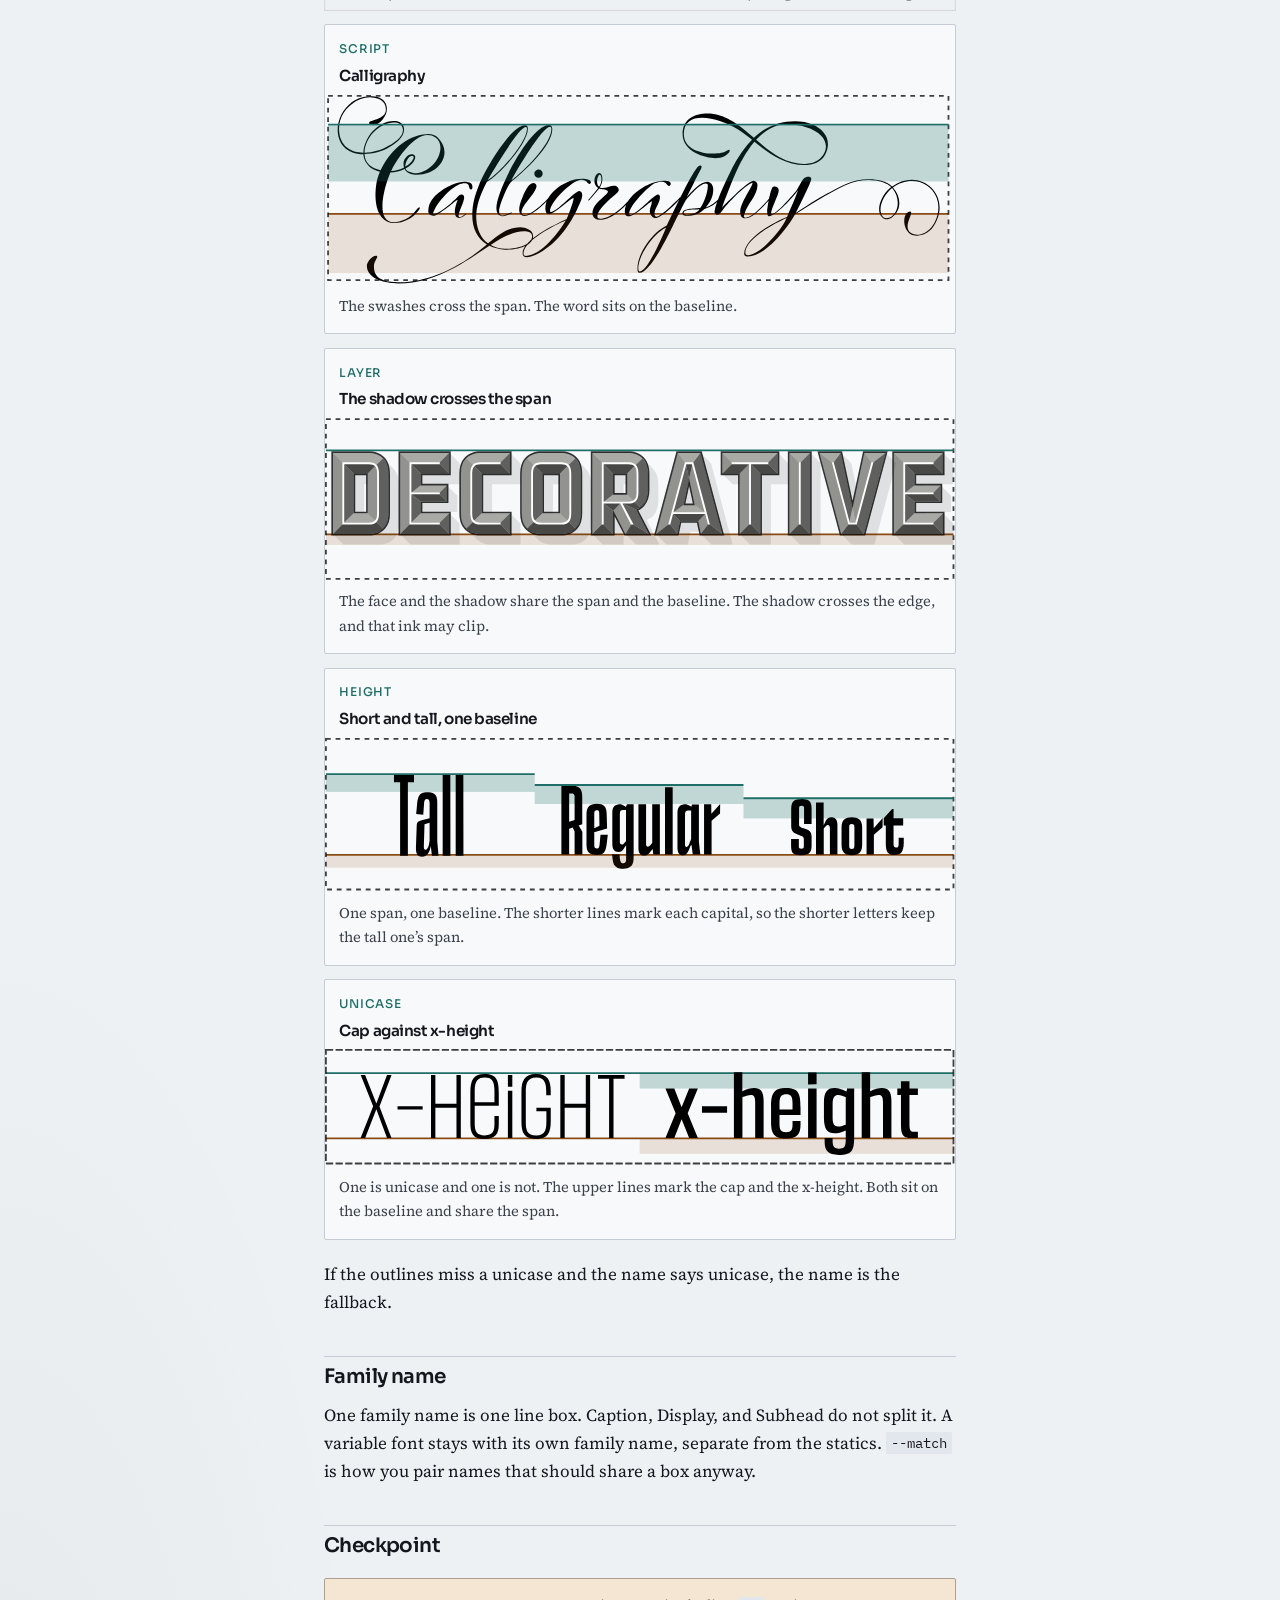
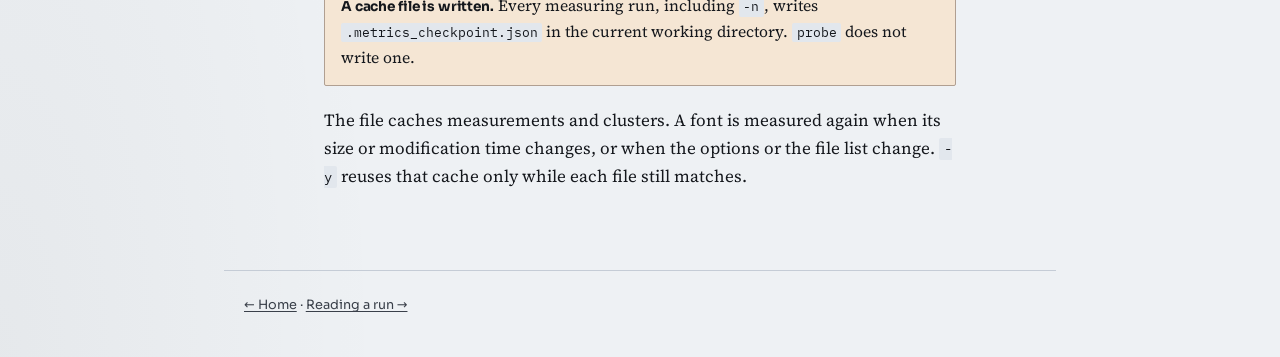
==== commit 3cb69f44: "Let the concept legend carry the key, and drop the extra frame around each drawing. The sentence abo" ====
--- a/docs/concepts.html
+++ b/docs/concepts.html
@@ -7,7 +7,7 @@
   <link rel="preconnect" href="https://fonts.googleapis.com" />
   <link rel="preconnect" href="https://fonts.gstatic.com" crossorigin />
   <link href="https://fonts.googleapis.com/css2?family=IBM+Plex+Mono:wght@400;500&family=Sora:wght@400;500;600&family=Source+Serif+4:opsz,wght@8..60,400;8..60,600&display=swap" rel="stylesheet" />
-  <link rel="stylesheet" href="styles.css" />
+  <link rel="stylesheet" href="styles.css?v=4" />
 </head>
 <body>
   <header class="site-header">
@@ -112,9 +112,8 @@
     <p>A run gives the core styles in a family one line box. <code>--match "Family A,Family B"</code> puts two families that do not already share a name onto that same box. <code>probe</code> shows how far each file’s stored ascender would move to match it. <code>--no-cluster</code> replaces that plan with one box from the family’s outline extremes.</p>
 
     <h2 id="assume">What the outlines decide</h2>
-    <p>The dashed edge is the span. The ochre line is the baseline. The teal lines represent x-height/cap height in relation to the baseline.</p>
     <figure class="concept-legend">
-      <img src="legend.svg?v=3" width="520" height="31" alt="Legend: dashed span, ochre baseline, and teal x-height and cap height." />
+      <img src="legend.svg?v=4" width="520" height="31" alt="Legend: dashed span, ochre baseline, descender band, teal cap height, and x-height band." />
     </figure>
     <div class="modes">
       <article class="mode">
--- a/docs/styles.css
+++ b/docs/styles.css
@@ -587,8 +587,8 @@
 /* Assume-mode specimens */
 .modes {
   display: grid;
-  gap: 0.75rem;
-  margin: 1rem 0 1.25rem;
+  gap: 0.85rem;
+  margin: 0 0 1.25rem;
   min-width: 0;
 }
 
@@ -623,10 +623,13 @@
 
 .specimen-stage {
   display: block;
-  width: 100%;
+  width: auto;
   min-width: 0;
   height: auto;
-  padding: 0.7rem 0.75rem;
+  margin: 0.15rem -0.9rem 0.15rem;
+  padding: 0;
+  border: 0;
+  background: transparent;
 }
 
 .specimen-stage img {
@@ -637,7 +640,7 @@
 }
 
 .concept-legend {
-  margin: 0.25rem 0 0.15rem;
+  margin: 0 0 0.85rem;
 }
 
 .concept-legend img {
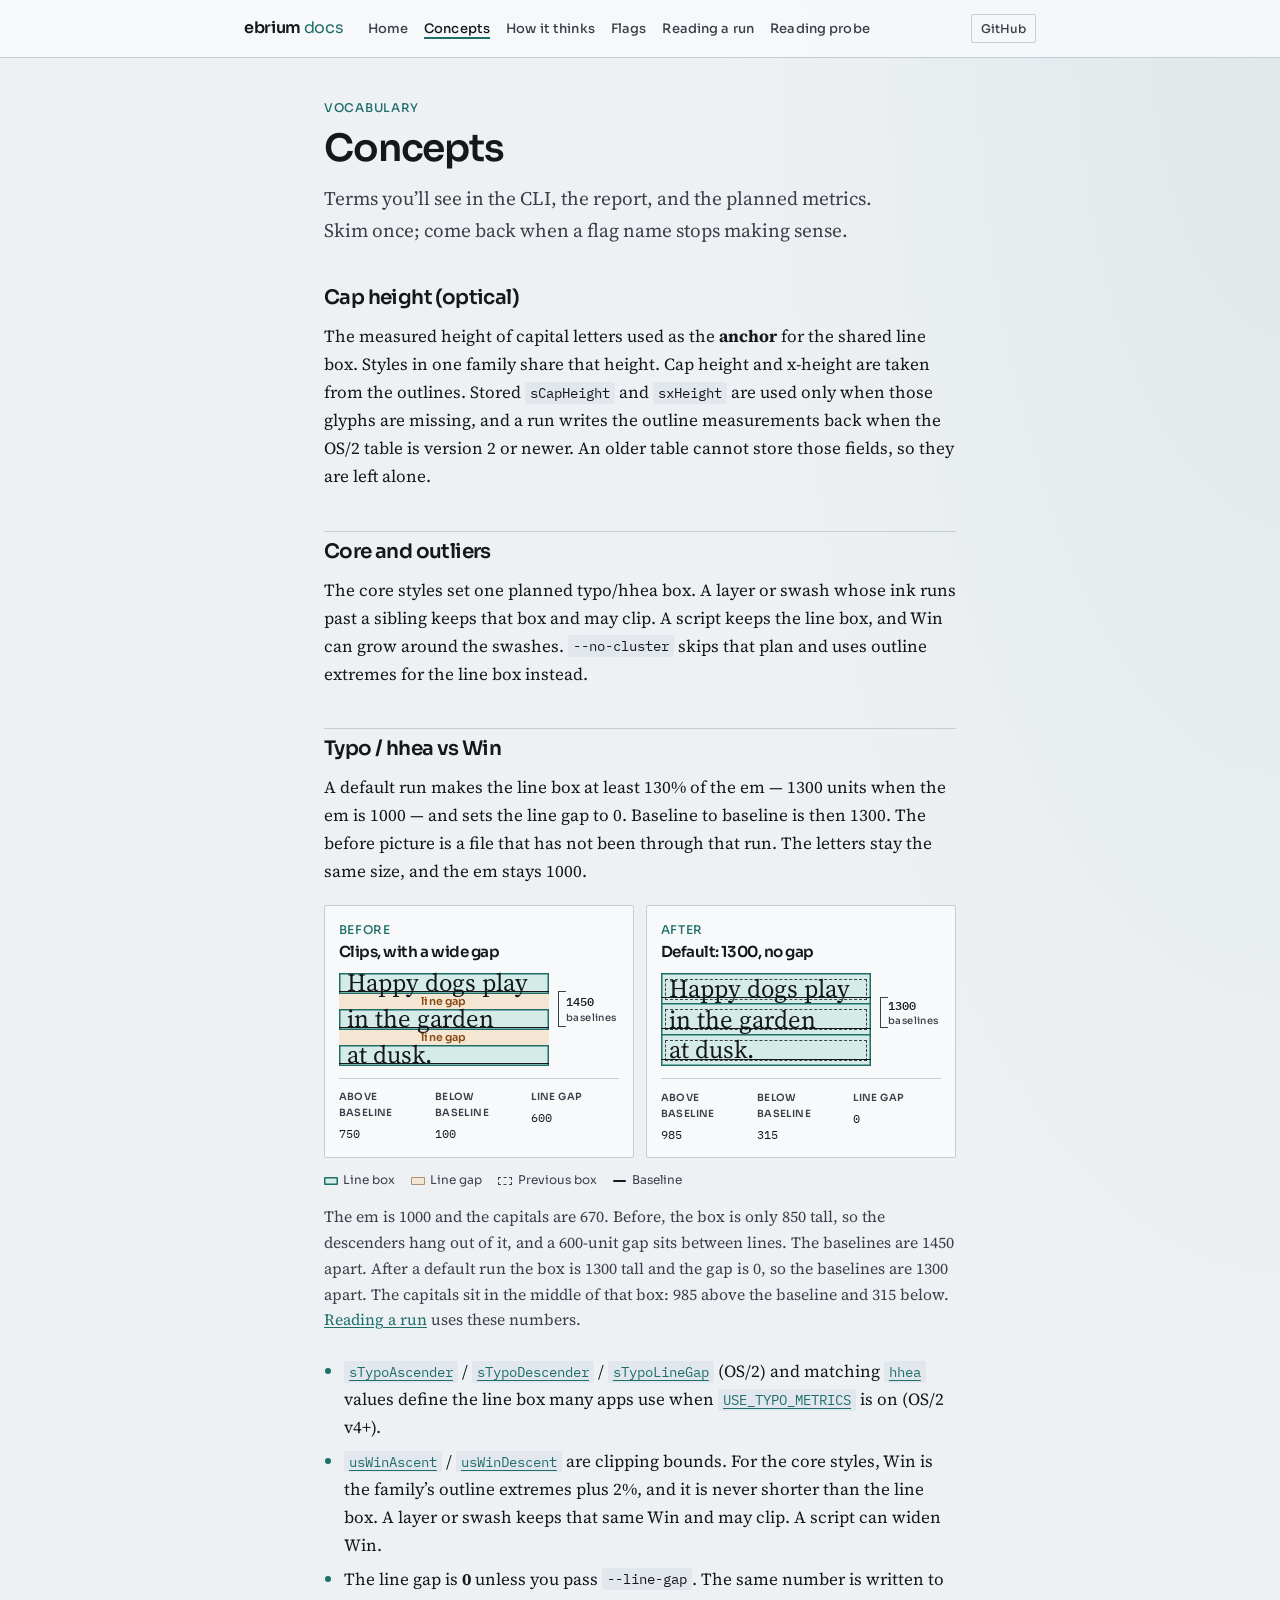
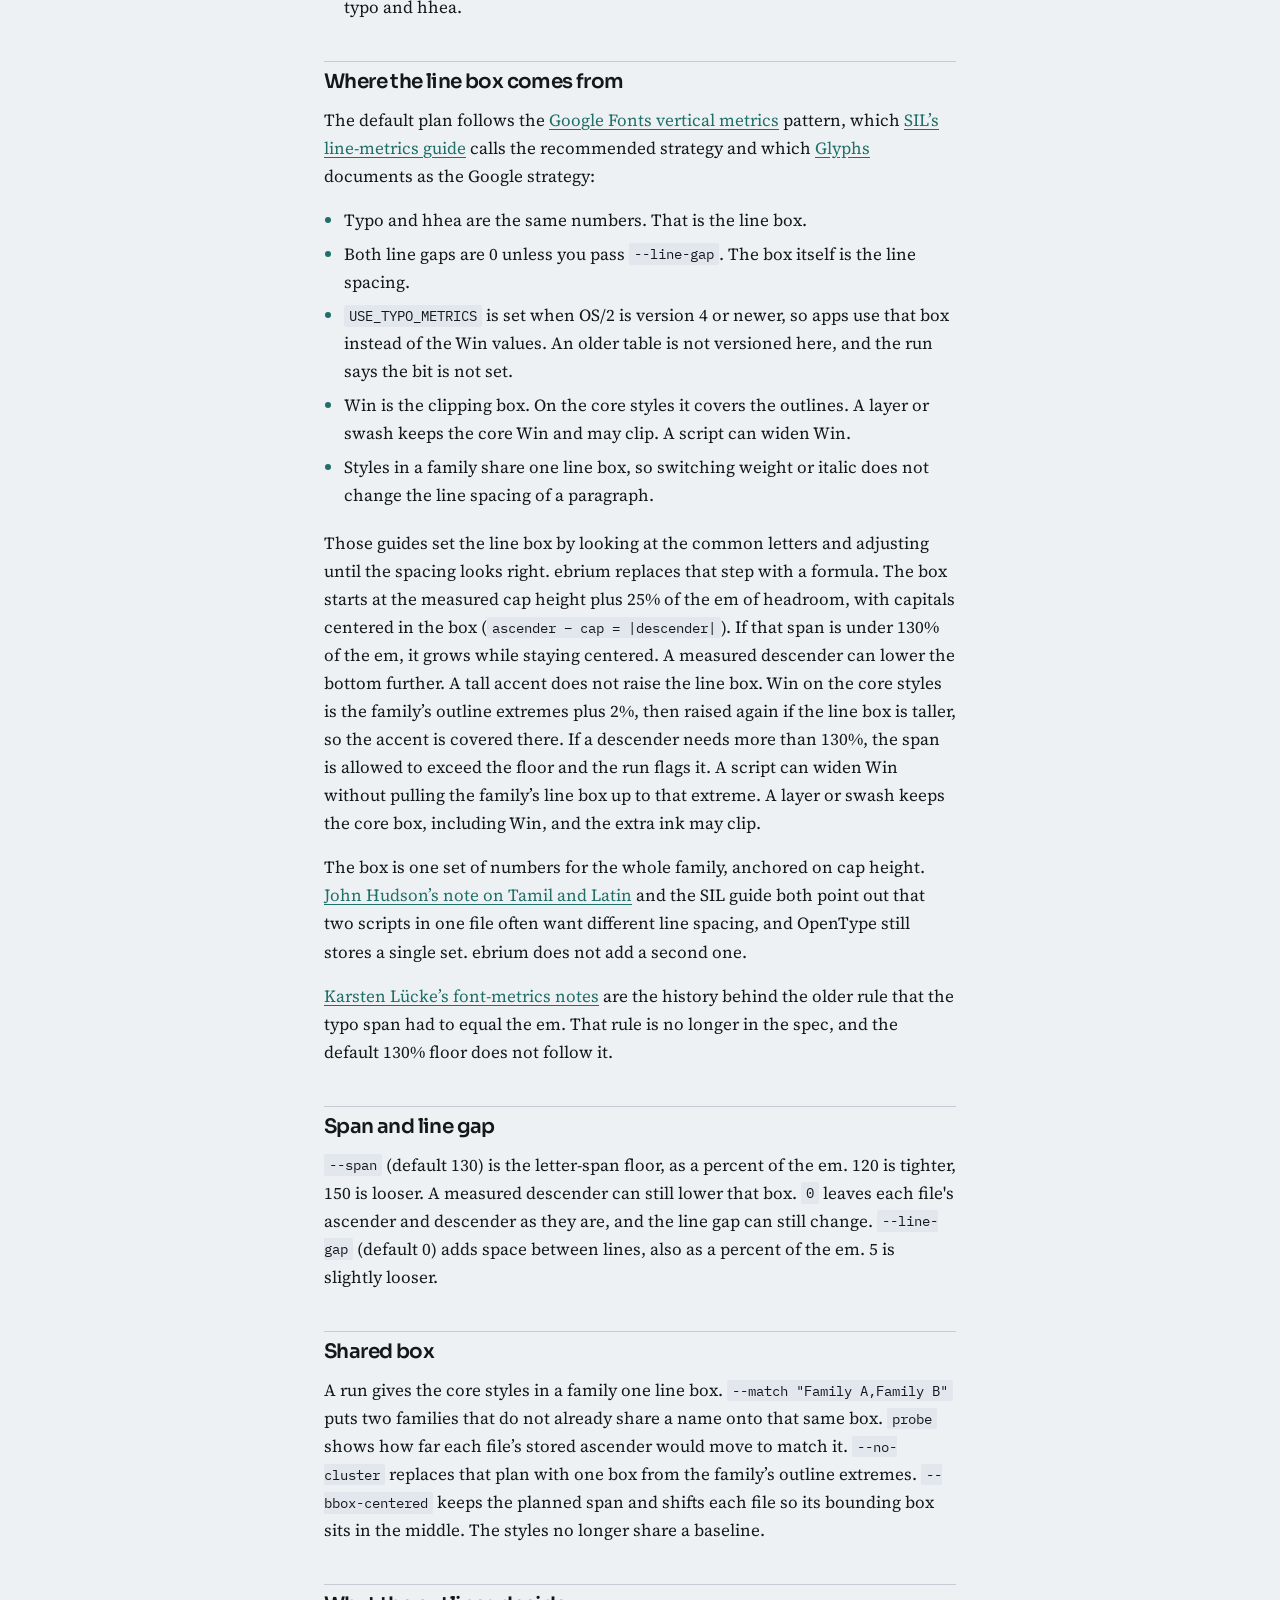
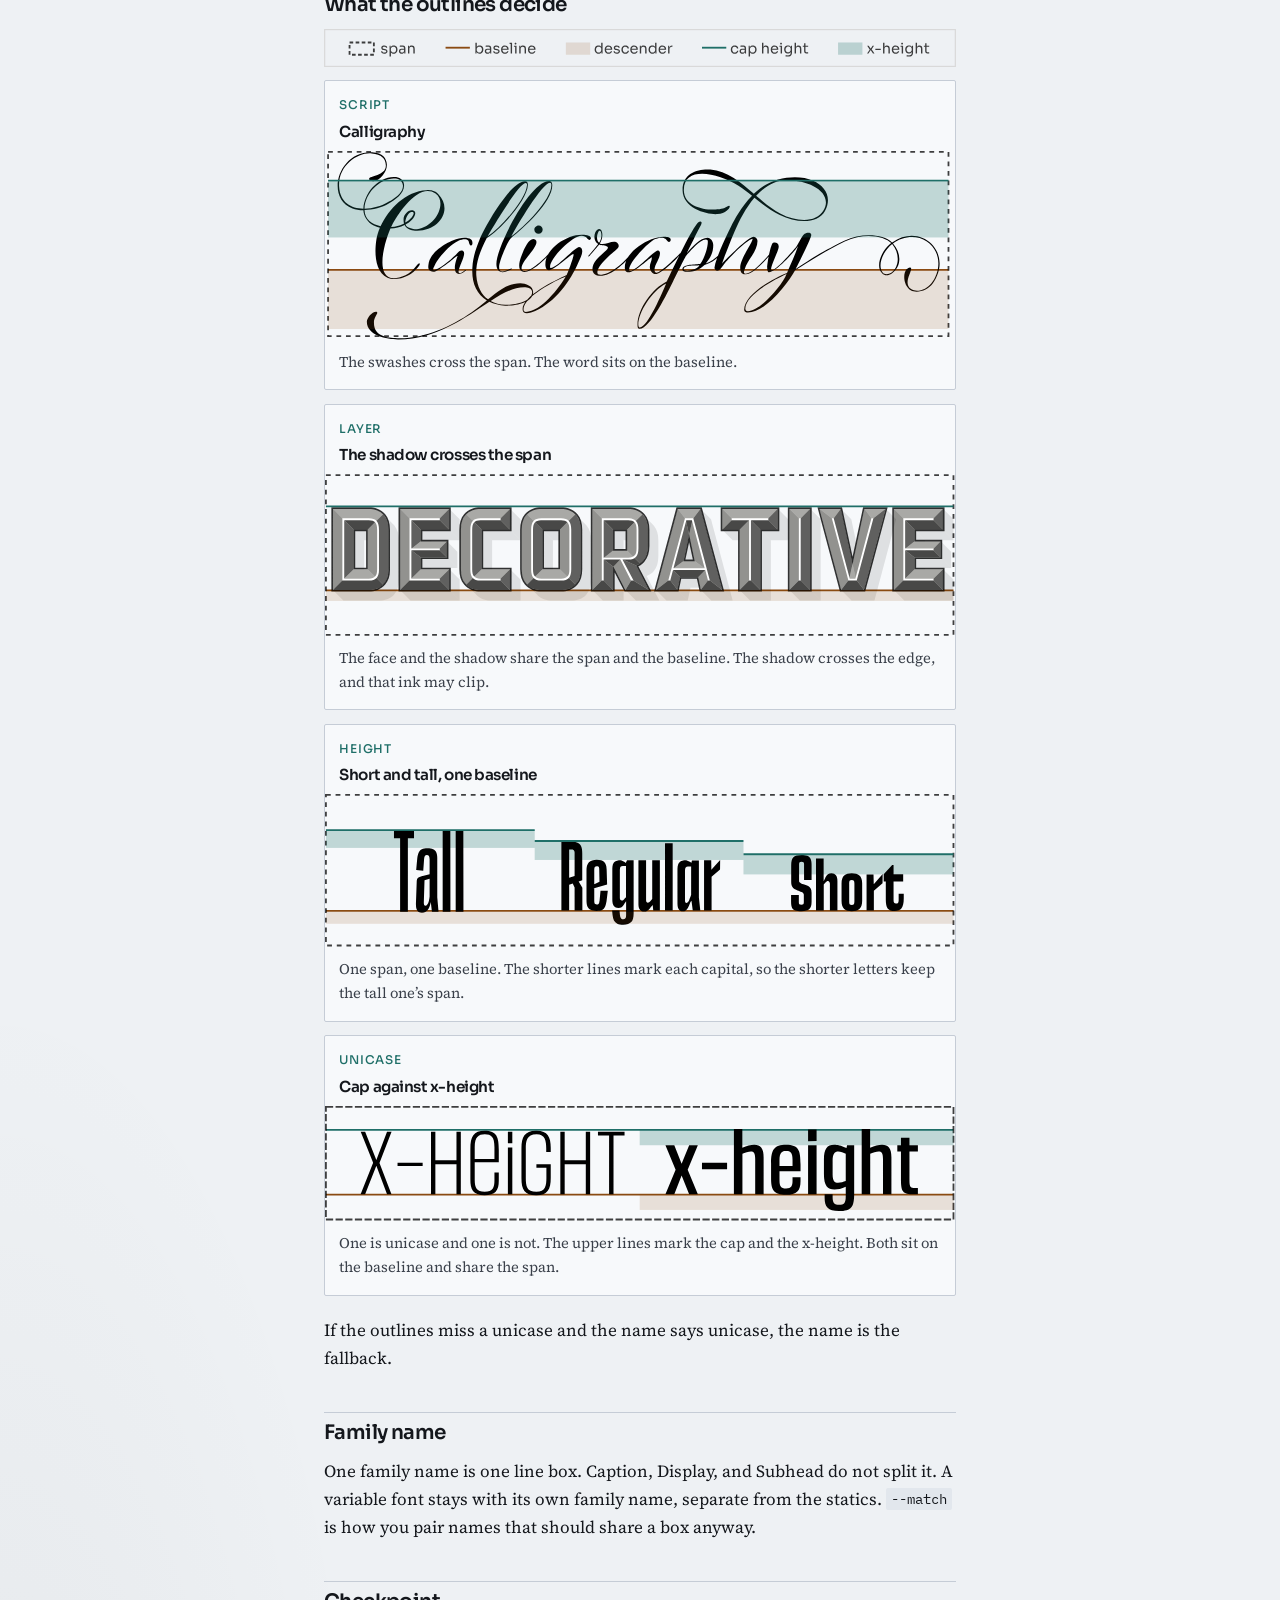
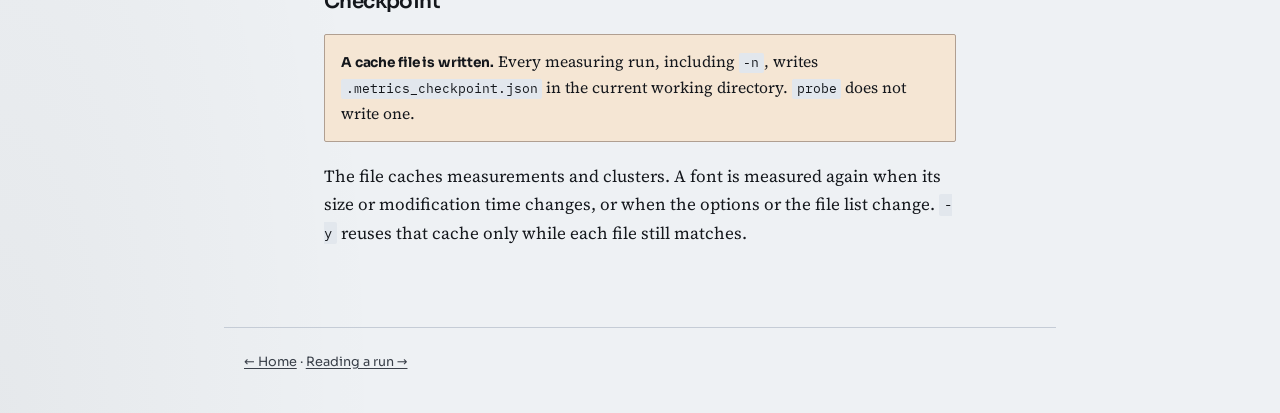
==== commit bccad28d: "Add --bbox-centered so a family can keep one span and center each file on its ink. A filled block li" ====
--- a/docs/concepts.html
+++ b/docs/concepts.html
@@ -109,7 +109,7 @@
     <p><code>--span</code> (default 130) is the letter-span floor, as a percent of the em. 120 is tighter, 150 is looser. A measured descender can still lower that box. <code>0</code> leaves each file's ascender and descender as they are, and the line gap can still change. <code>--line-gap</code> (default 0) adds space between lines, also as a percent of the em. 5 is slightly looser.</p>
 
     <h2>Shared box</h2>
-    <p>A run gives the core styles in a family one line box. <code>--match "Family A,Family B"</code> puts two families that do not already share a name onto that same box. <code>probe</code> shows how far each file’s stored ascender would move to match it. <code>--no-cluster</code> replaces that plan with one box from the family’s outline extremes.</p>
+    <p>A run gives the core styles in a family one line box. <code>--match "Family A,Family B"</code> puts two families that do not already share a name onto that same box. <code>probe</code> shows how far each file’s stored ascender would move to match it. <code>--no-cluster</code> replaces that plan with one box from the family’s outline extremes. <code>--bbox-centered</code> keeps the planned span and shifts each file so its bounding box sits in the middle. The styles no longer share a baseline.</p>
 
     <h2 id="assume">What the outlines decide</h2>
     <figure class="concept-legend">
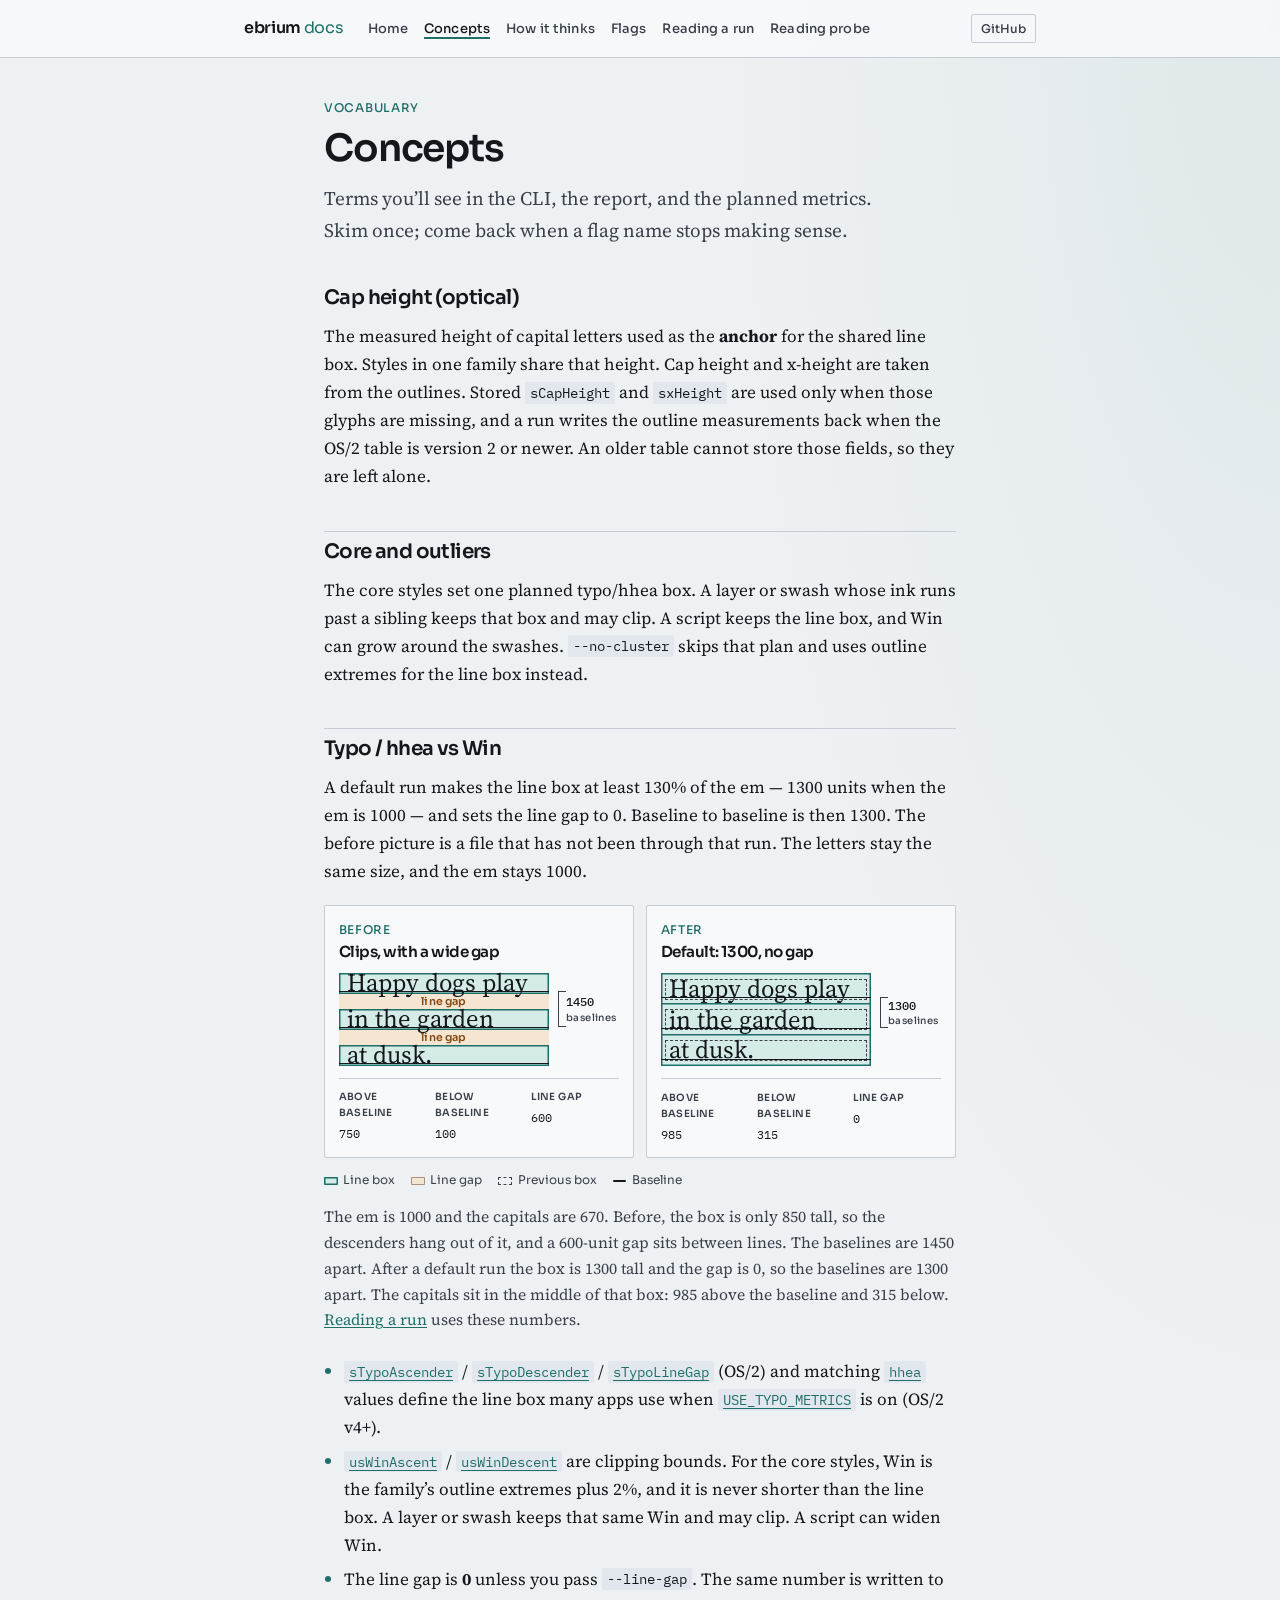
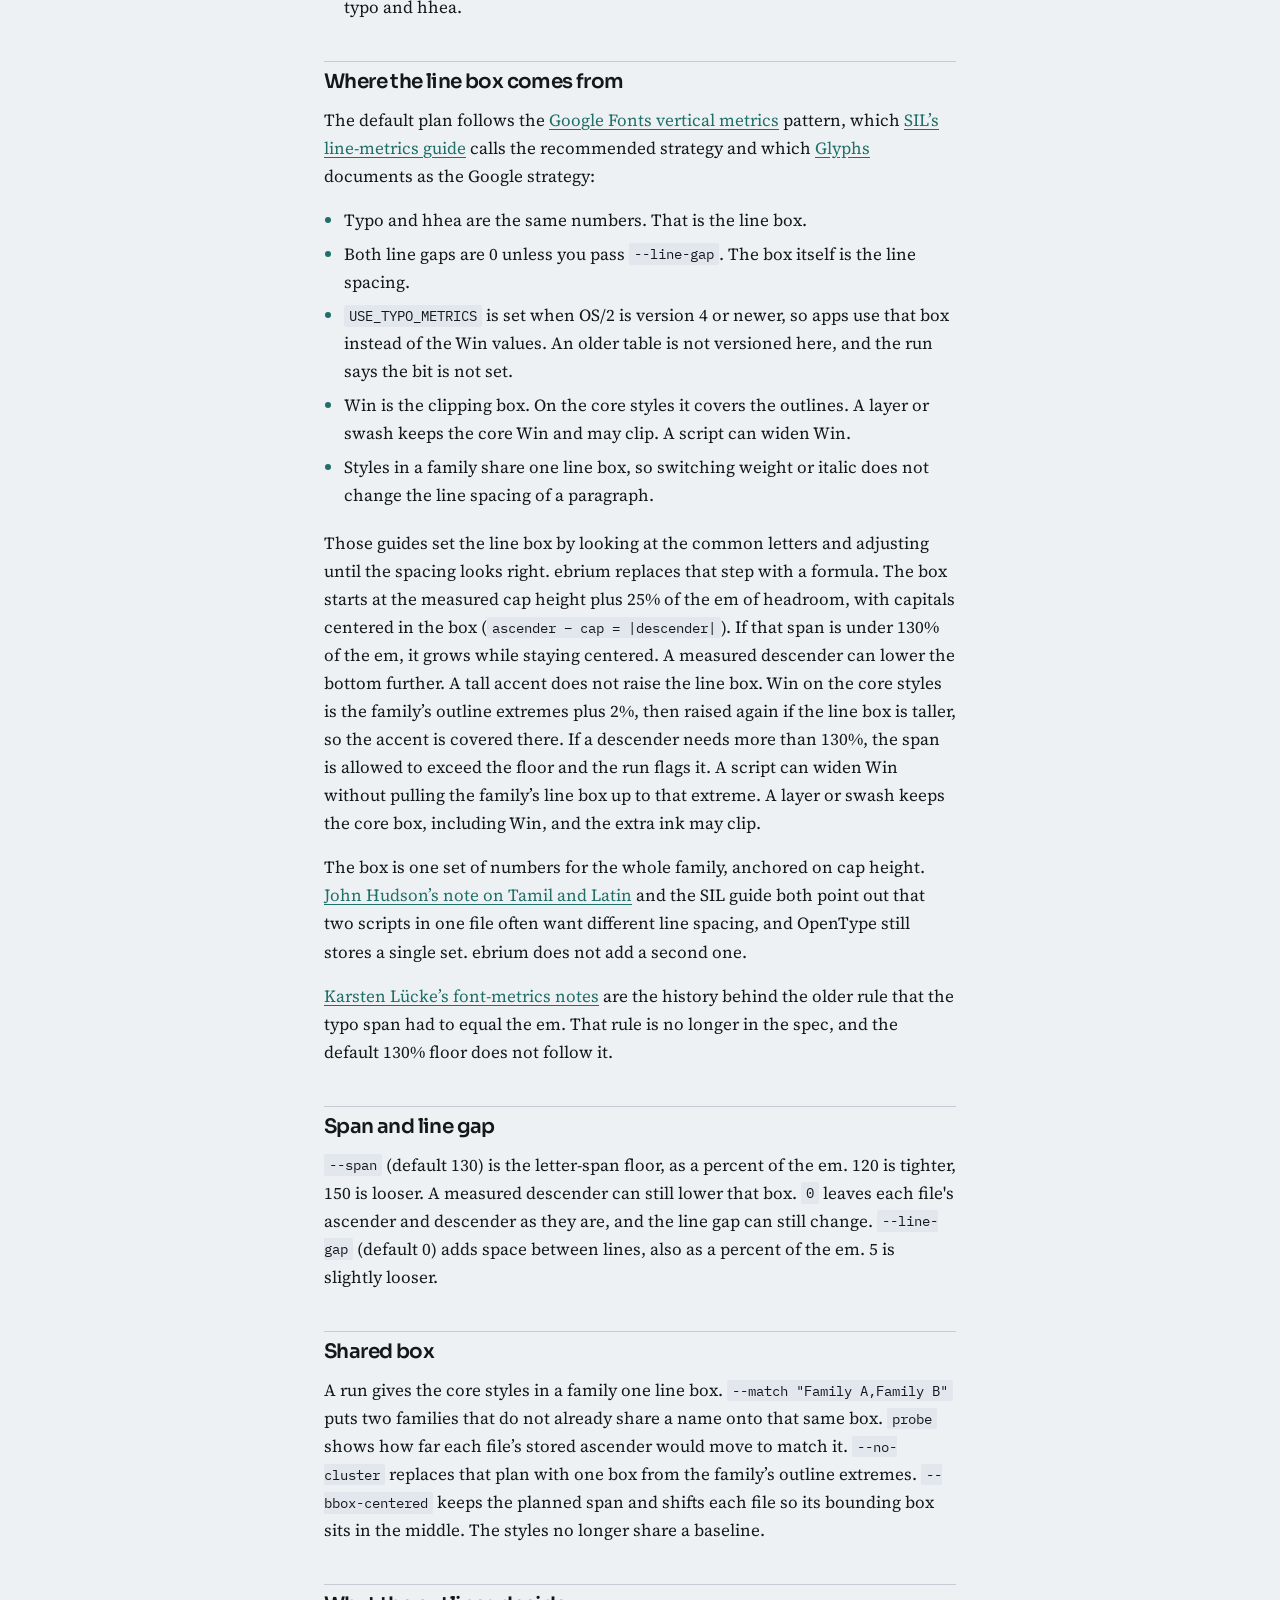
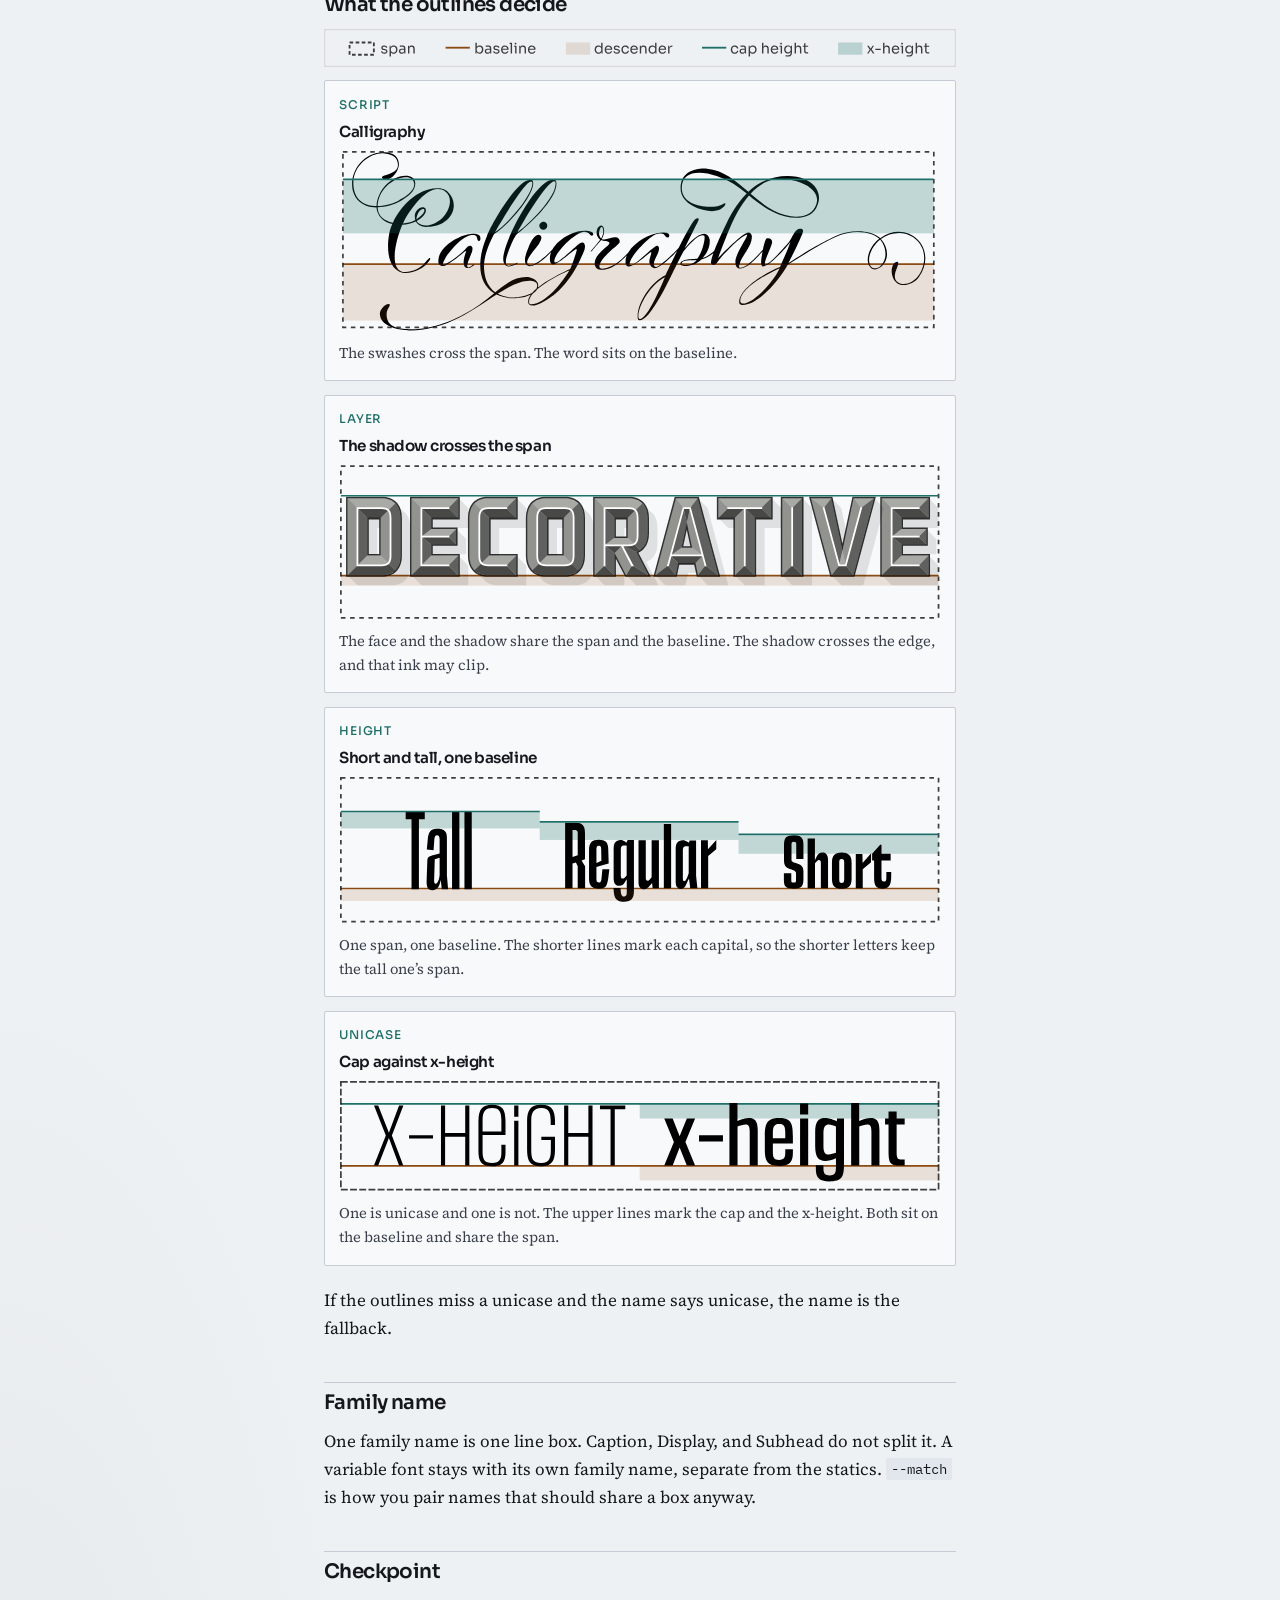
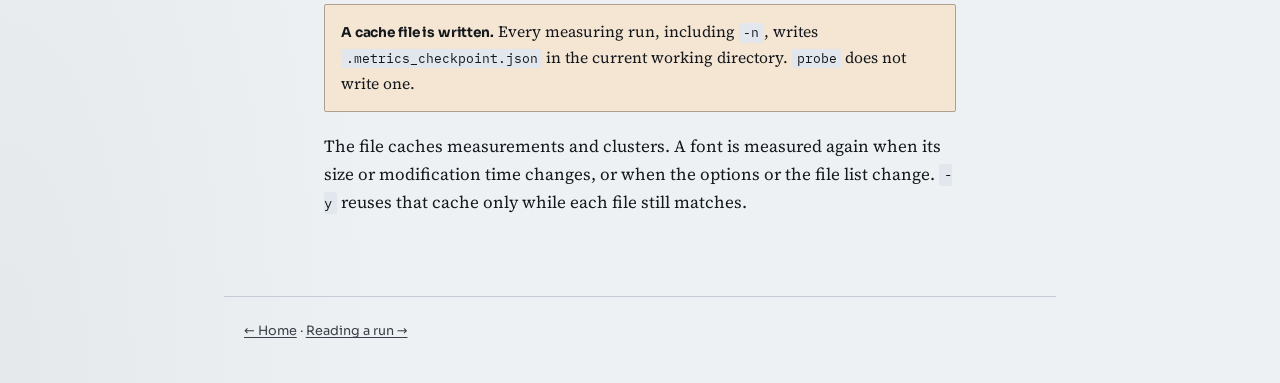
==== commit 0363125b: "Remove version query from stylesheet link" ====
--- a/docs/concepts.html
+++ b/docs/concepts.html
@@ -7,7 +7,7 @@
   <link rel="preconnect" href="https://fonts.googleapis.com" />
   <link rel="preconnect" href="https://fonts.gstatic.com" crossorigin />
   <link href="https://fonts.googleapis.com/css2?family=IBM+Plex+Mono:wght@400;500&family=Sora:wght@400;500;600&family=Source+Serif+4:opsz,wght@8..60,400;8..60,600&display=swap" rel="stylesheet" />
-  <link rel="stylesheet" href="styles.css?v=4" />
+  <link rel="stylesheet" href="styles.css" />
 </head>
 <body>
   <header class="site-header">
--- a/docs/styles.css
+++ b/docs/styles.css
@@ -636,7 +636,10 @@
   width: 100%;
   max-width: 100%;
   height: auto;
-  display: block;
+  padding: 0 15.3px;
+  display: grid;
+  justify-self: center;
+  align-self: center;
 }
 
 .concept-legend {
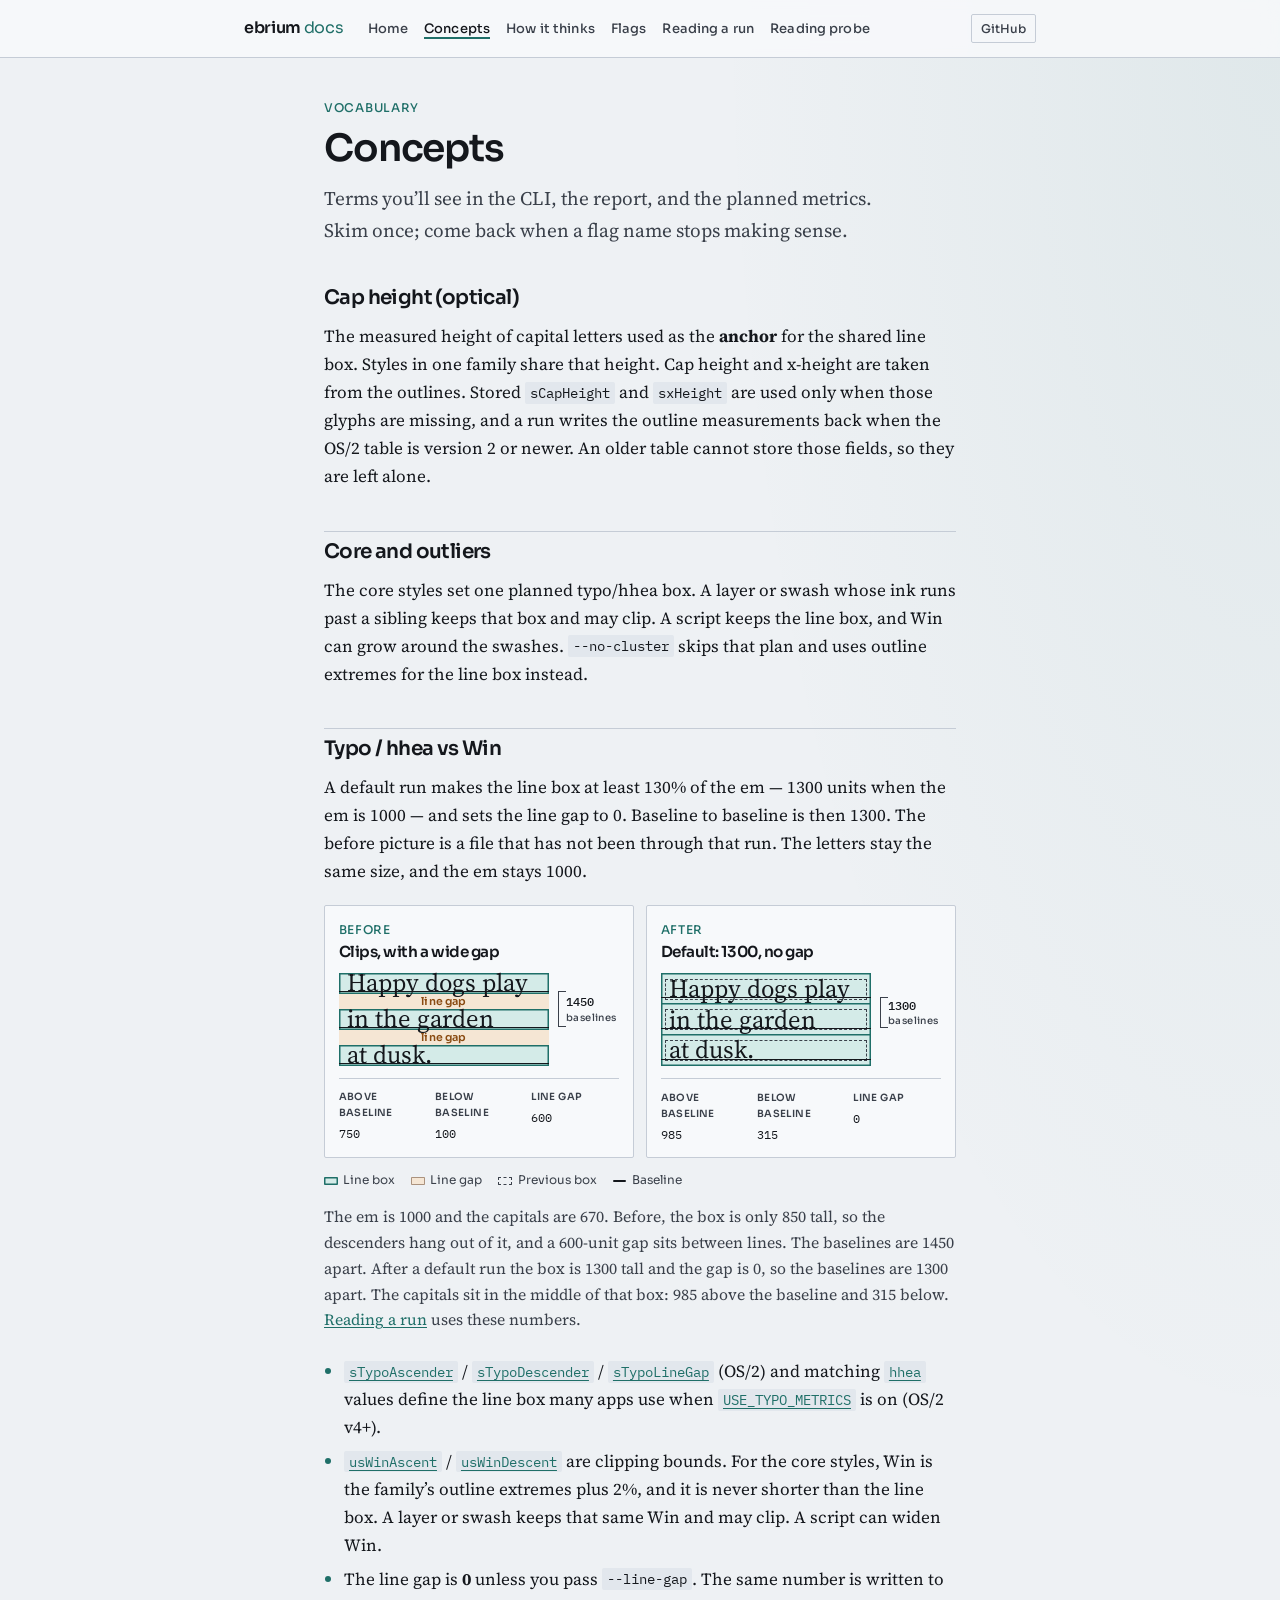
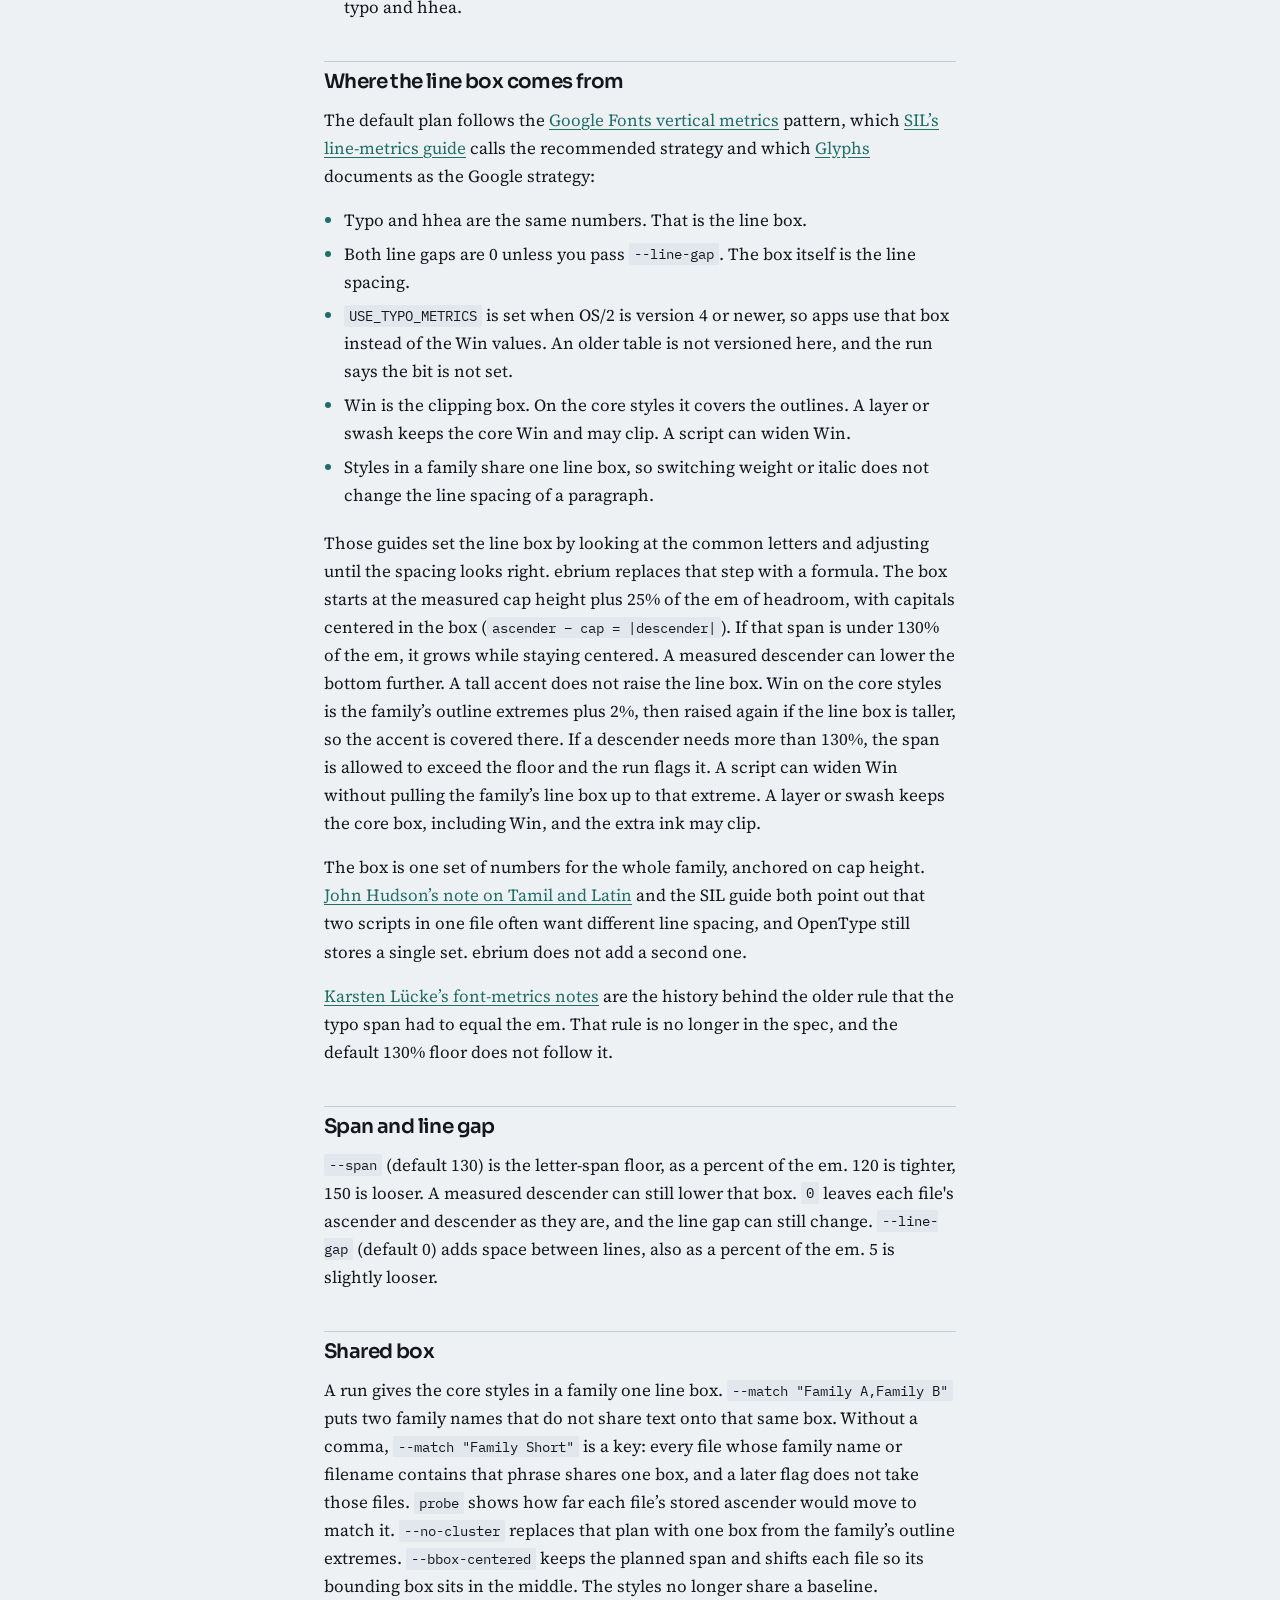
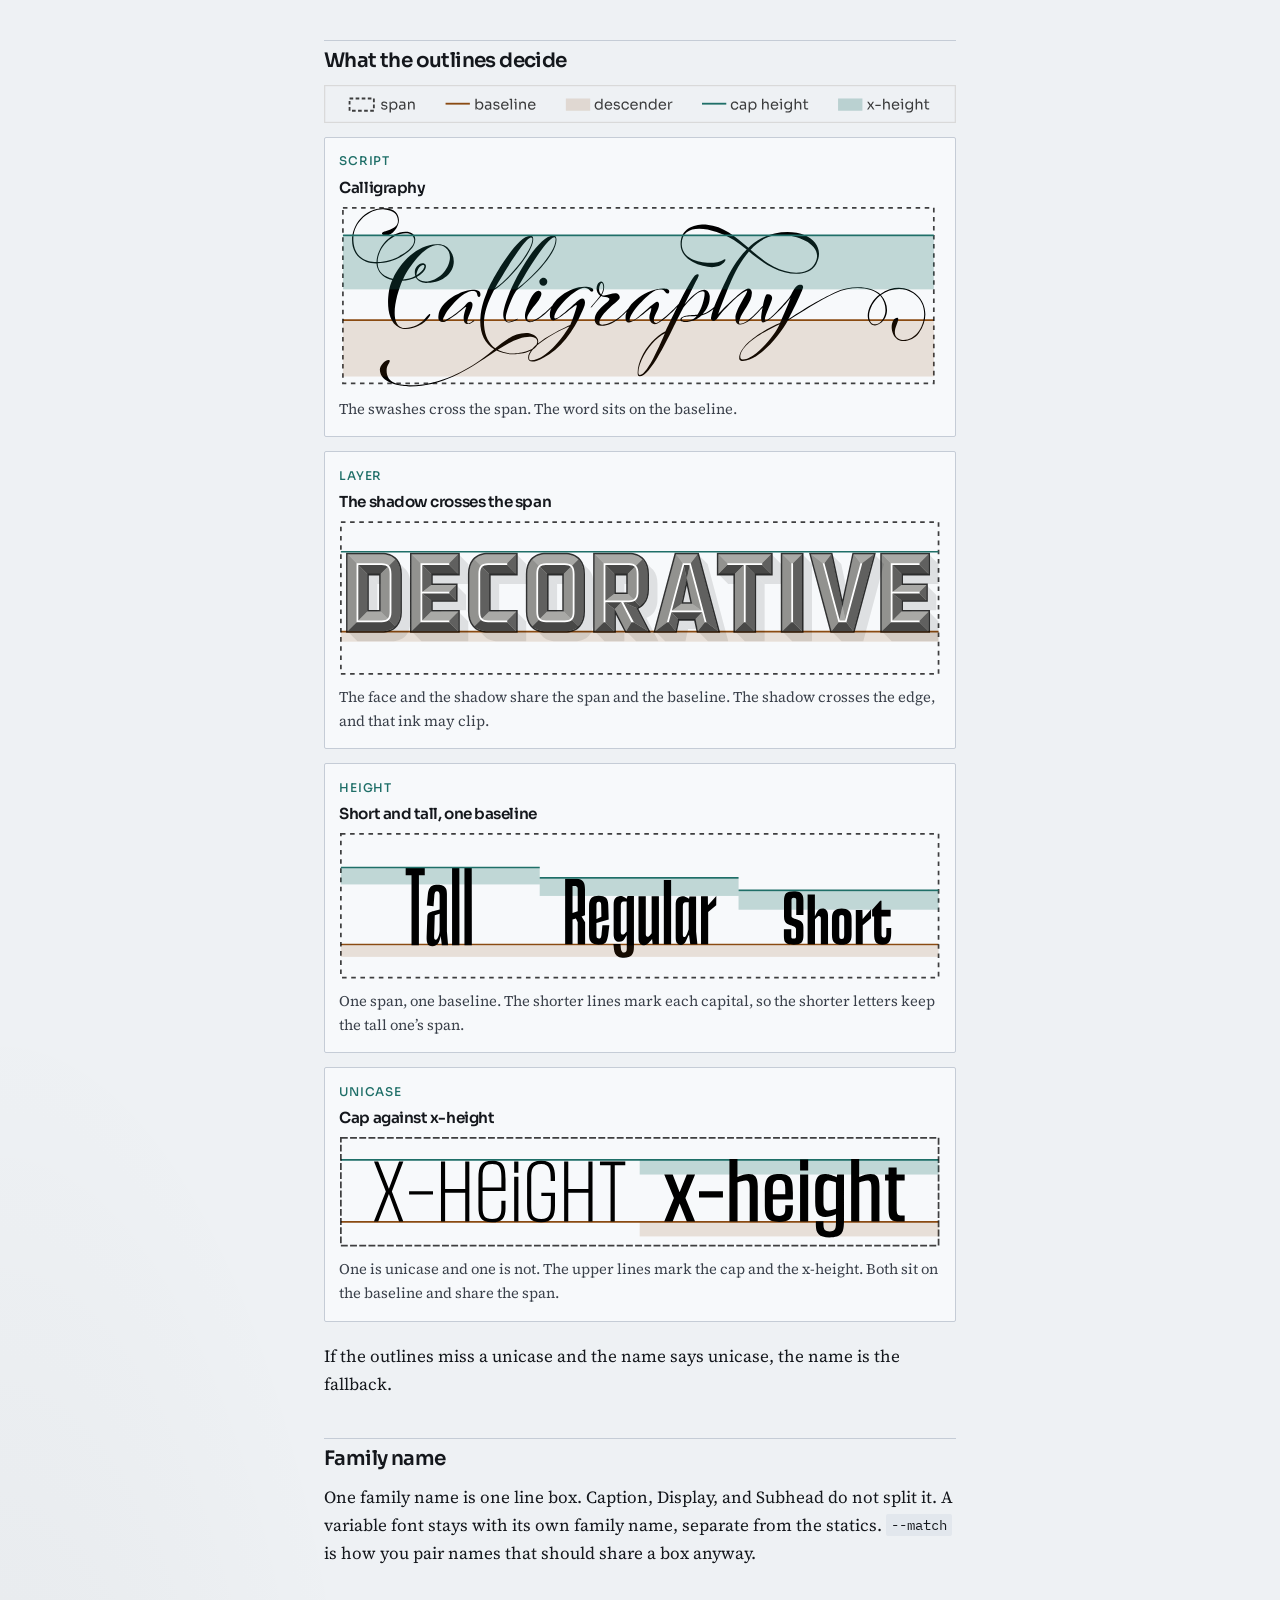
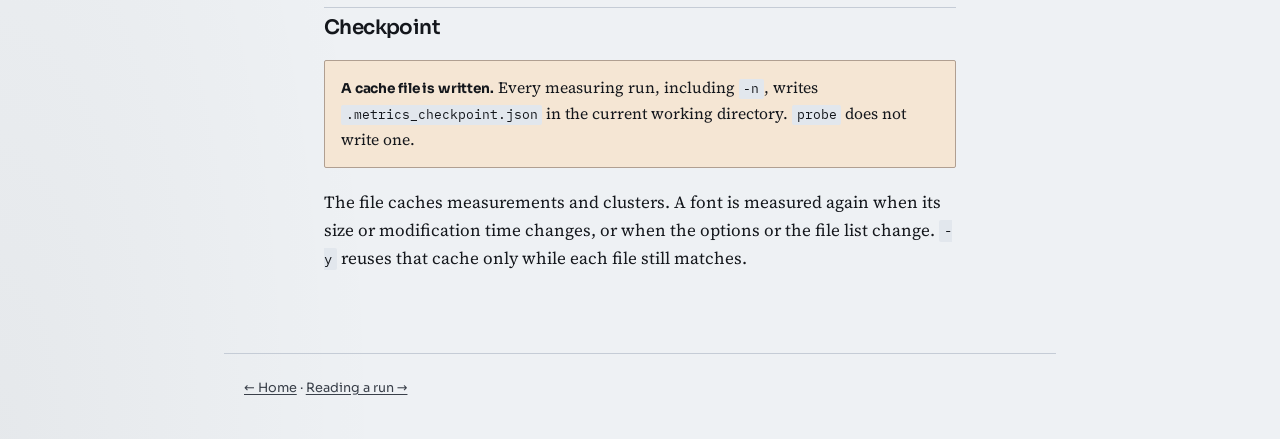
==== commit 4c377702: "Support key-based --match grouping" ====
--- a/docs/concepts.html
+++ b/docs/concepts.html
@@ -109,7 +109,7 @@
     <p><code>--span</code> (default 130) is the letter-span floor, as a percent of the em. 120 is tighter, 150 is looser. A measured descender can still lower that box. <code>0</code> leaves each file's ascender and descender as they are, and the line gap can still change. <code>--line-gap</code> (default 0) adds space between lines, also as a percent of the em. 5 is slightly looser.</p>
 
     <h2>Shared box</h2>
-    <p>A run gives the core styles in a family one line box. <code>--match "Family A,Family B"</code> puts two families that do not already share a name onto that same box. <code>probe</code> shows how far each file’s stored ascender would move to match it. <code>--no-cluster</code> replaces that plan with one box from the family’s outline extremes. <code>--bbox-centered</code> keeps the planned span and shifts each file so its bounding box sits in the middle. The styles no longer share a baseline.</p>
+    <p>A run gives the core styles in a family one line box. <code>--match "Family A,Family B"</code> puts two family names that do not share text onto that same box. Without a comma, <code>--match "Family Short"</code> is a key: every file whose family name or filename contains that phrase shares one box, and a later flag does not take those files. <code>probe</code> shows how far each file’s stored ascender would move to match it. <code>--no-cluster</code> replaces that plan with one box from the family’s outline extremes. <code>--bbox-centered</code> keeps the planned span and shifts each file so its bounding box sits in the middle. The styles no longer share a baseline.</p>
 
     <h2 id="assume">What the outlines decide</h2>
     <figure class="concept-legend">
